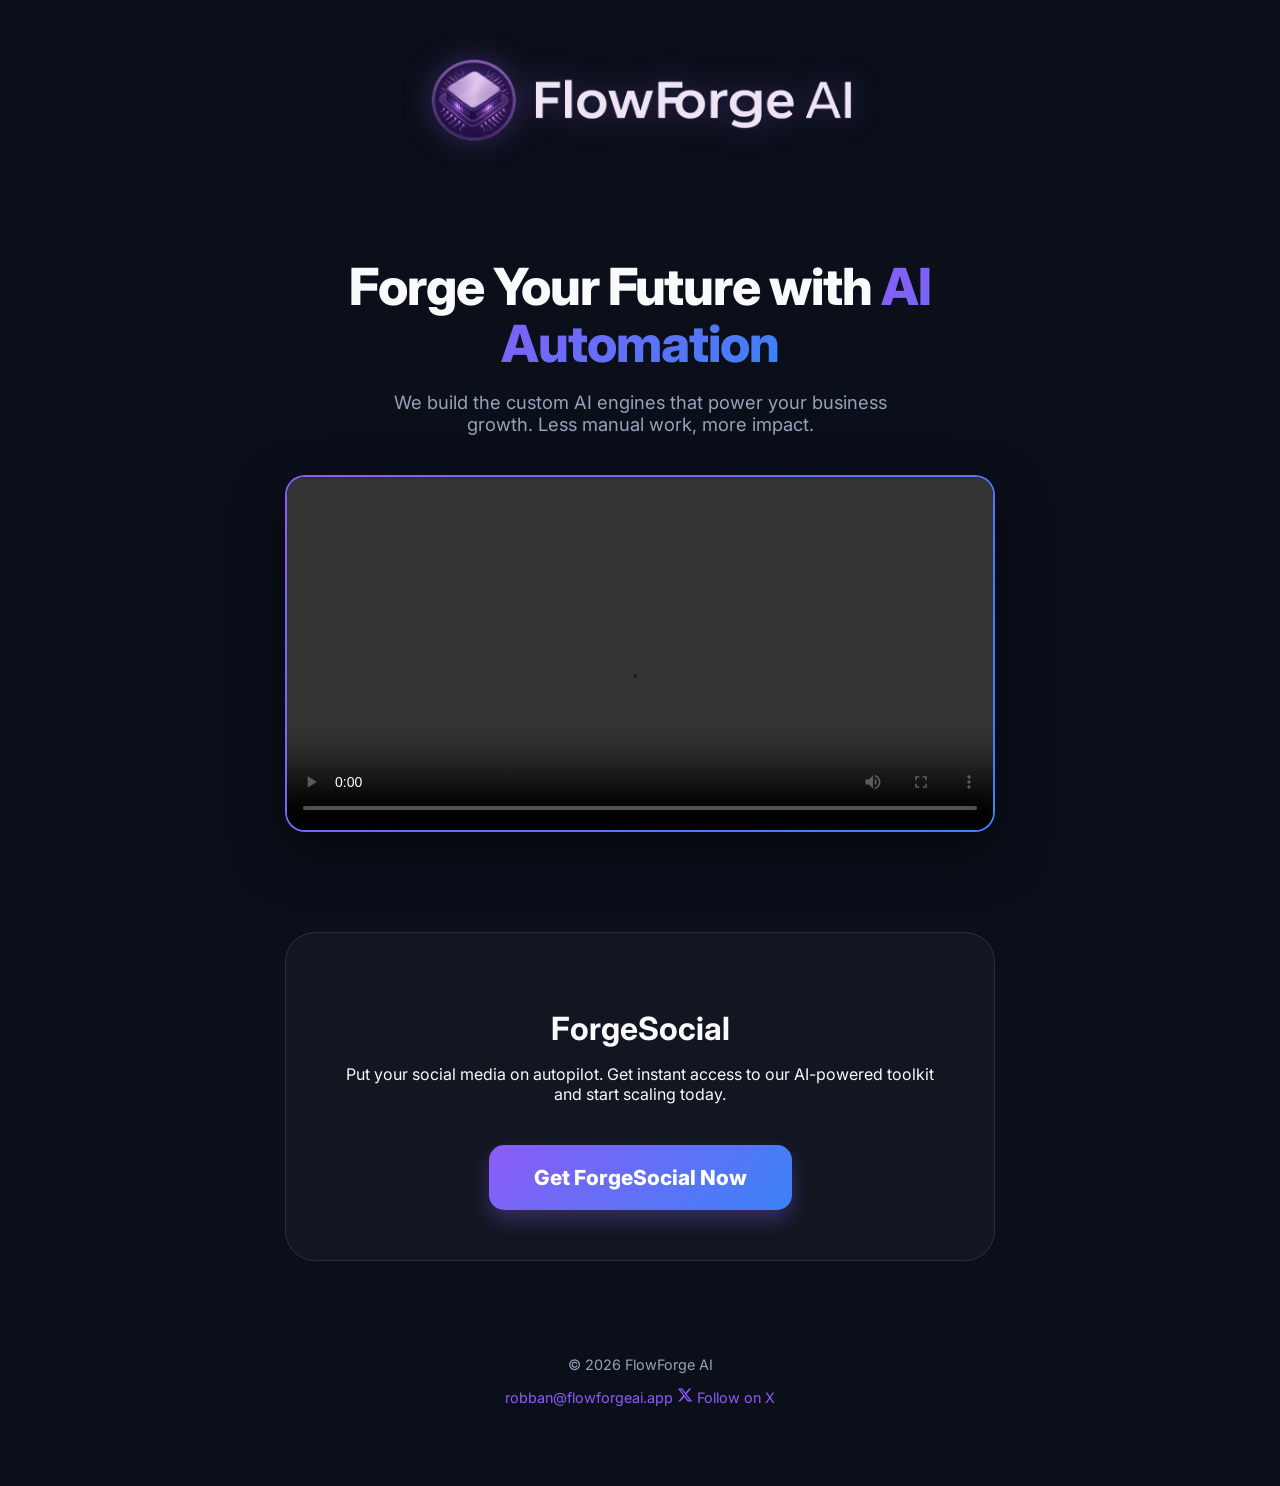
==== index.html @ bb2cdf99 "index.html" ====
<!DOCTYPE html>
<html lang="en">
<head>
    <meta charset="UTF-8">
    <meta name="viewport" content="width=device-width, initial-scale=1.0">
    <title>FlowForge AI | ForgeSocial - Automate Your Content</title>
    <link rel="stylesheet" href="style.css">
    <link href="https://fonts.googleapis.com/css2?family=Inter:wght@400;600;800&display=swap" rel="stylesheet">
</head>
<body>

    <nav>
        <div class="container">
            <img src="img/logo.png" alt="FlowForge AI" class="nav-logo">
        </div>
    </nav>

    <header class="hero">
        <div class="container">
            <h1>Forge Your Future with <span class="gradient-text">AI Automation</span></h1>
            <p class="subtitle">We build the custom AI engines that power your business growth. Less manual work, more impact.</p>
            
            <div class="video-wrapper">
                <div class="video-container">
                    <video 
                        width="100%" 
                        height="auto" 
                        controls 
                        playsinline>
                        <source src="vid/ForgeSocial.mp4" type="video/mp4">
                        Your browser does not support the video tag.
                    </video>
                </div>
            </div>
        </div>
    </header>

    <section class="cta-section">
        <div class="container">
            <div class="glass-card">
                <h2>ForgeSocial</h2>
                <p>Put your social media on autopilot. Get instant access to our AI-powered toolkit and start scaling today.</p>
                
                <div class="cta-actions">
                    <a href="https://flowforgeauto.gumroad.com/l/xhwblw" class="buy-button">Get ForgeSocial Now</a>
                </div>
            </div>
        </div>
    </section>

    <footer>
        <div class="container">
            <div class="footer-content">
                <p>&copy; 2026 FlowForge AI</p>
                <div class="footer-links">
                    <a href="mailto:robban@flowforgeai.app" class="footer-link">robban@flowforgeai.app</a>
                    <a href="https://x.com/RobbanA16805" target="_blank" class="footer-link x-link">
                        <svg width="16" height="16" viewBox="0 0 24 24" fill="currentColor"><path d="M18.244 2.25h3.308l-7.227 8.26 8.502 11.24H16.17l-5.214-6.817L4.99 21.75H1.68l7.73-8.835L1.254 2.25H8.08l4.713 6.231zm-1.161 17.52h1.833L7.084 4.126H5.117z"/></svg>
                        Follow on X
                    </a>
                </div>
            </div>
        </div>
    </footer>

    <script src="script.js"></script>
</body>
</html>
---- style.css ----
:root {
    --bg: #0b0f1a;
    --card-bg: rgba(255, 255, 255, 0.03);
    --primary: #8b5cf6;
    --secondary: #3b82f6;
    --text: #f8fafc;
    --text-dim: #94a3b8;
}

* { box-sizing: border-box; }

body {
    margin: 0;
    font-family: 'Inter', sans-serif;
    background-color: var(--bg);
    color: var(--text);
    overflow-x: hidden;
}

.container {
    max-width: 750px; /* Justerad för perfekt symmetri mellan video och kort */
    margin: 0 auto;
    padding: 0 20px;
}

nav { padding: 40px 0; text-align: center; }

.nav-logo { 
    height: 120px; 
    width: auto; 
    filter: drop-shadow(0 0 15px rgba(139, 92, 246, 0.3));
}

.hero { padding: 20px 0 60px; text-align: center; }

h1 { font-size: 3.2rem; font-weight: 800; letter-spacing: -0.02em; margin-bottom: 20px; line-height: 1.1; }
.gradient-text {
    background: linear-gradient(135deg, var(--primary), var(--secondary));
    -webkit-background-clip: text;
    -webkit-text-fill-color: transparent;
}

.subtitle { font-size: 1.15rem; color: var(--text-dim); max-width: 550px; margin: 0 auto 40px; }

/* VIDEO - Nu perfekt matchad med containern */
.video-wrapper {
    background: linear-gradient(135deg, var(--primary), var(--secondary));
    padding: 2px;
    border-radius: 20px;
    width: 100%;
    margin: 0 auto;
    box-shadow: 0 20px 50px rgba(0,0,0,0.5);
}

.video-container {
    background: #000;
    border-radius: 18px;
    display: flex;
    align-items: center;
    justify-content: center;
    overflow: hidden;
}

video {
    display: block;
    width: 100%;
    height: auto;
}

.glass-card {
    background: var(--card-bg);
    border: 1px solid rgba(255,255,255,0.1);
    backdrop-filter: blur(12px);
    padding: 50px;
    border-radius: 30px;
    margin-top: 40px;
    text-align: center;
    width: 100%;
}

.glass-card h2 { font-size: 2rem; margin-bottom: 10px; }

.buy-button {
    display: inline-block;
    background: linear-gradient(135deg, var(--primary), var(--secondary));
    color: white;
    text-decoration: none;
    padding: 20px 45px;
    border-radius: 15px;
    font-weight: 800;
    font-size: 1.3rem;
    transition: 0.3s cubic-bezier(0.175, 0.885, 0.32, 1.275);
    margin-top: 25px;
    box-shadow: 0 10px 20px rgba(139, 92, 246, 0.3);
}

.buy-button:hover {
    transform: translateY(-5px) scale(1.02);
    box-shadow: 0 20px 40px rgba(139, 92, 246, 0.5);
}

footer { padding: 80px 0; text-align: center; color: var(--text-dim); font-size: 0.9rem; }
footer a { color: var(--primary); text-decoration: none; }

@media (max-width: 768px) {
    h1 { font-size: 2.2rem; }
    .nav-logo { height: 80px; }
    .buy-button { width: 100%; padding: 18px 20px; }
    .glass-card { padding: 30px 20px; }
}
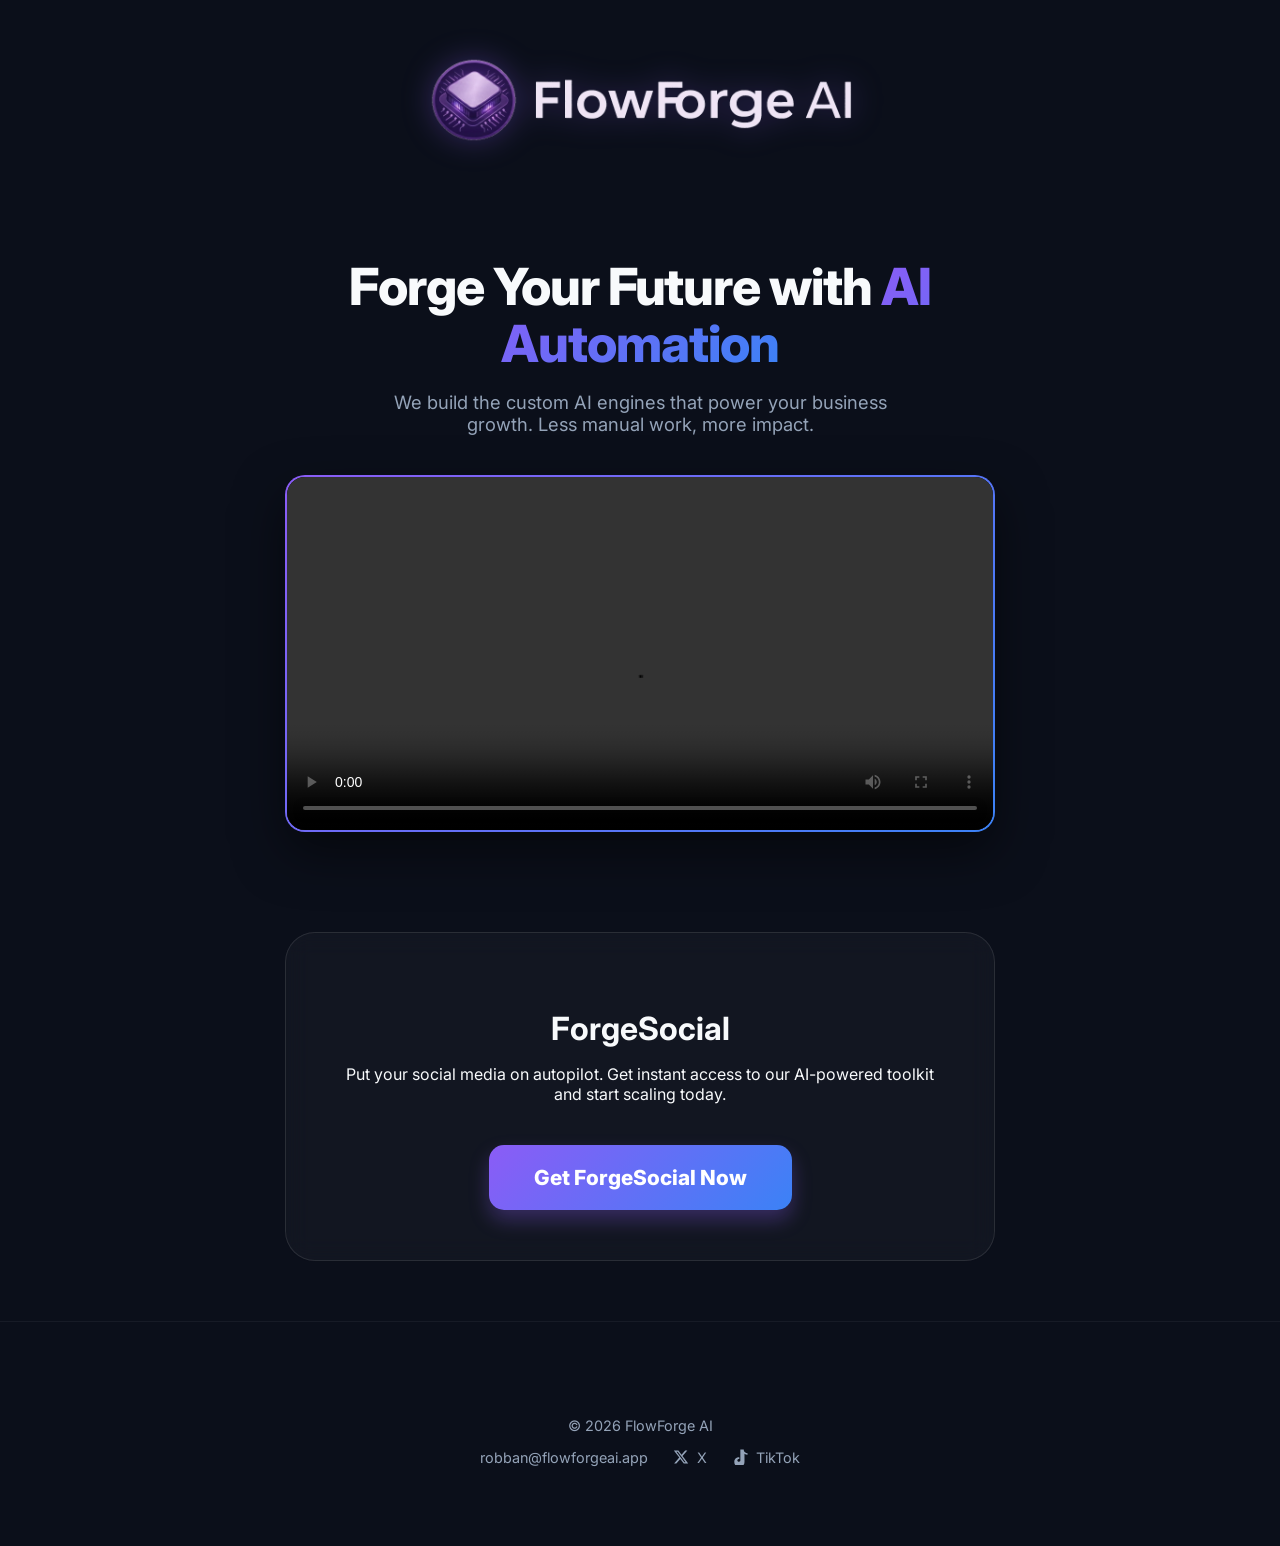
==== commit 2b8f5317: "index.html" ====
--- a/index.html
+++ b/index.html
@@ -54,9 +54,13 @@
                 <p>&copy; 2026 FlowForge AI</p>
                 <div class="footer-links">
                     <a href="mailto:robban@flowforgeai.app" class="footer-link">robban@flowforgeai.app</a>
-                    <a href="https://x.com/RobbanA16805" target="_blank" class="footer-link x-link">
+                    <a href="https://x.com/RobbanA16805" target="_blank" class="footer-link">
                         <svg width="16" height="16" viewBox="0 0 24 24" fill="currentColor"><path d="M18.244 2.25h3.308l-7.227 8.26 8.502 11.24H16.17l-5.214-6.817L4.99 21.75H1.68l7.73-8.835L1.254 2.25H8.08l4.713 6.231zm-1.161 17.52h1.833L7.084 4.126H5.117z"/></svg>
-                        Follow on X
+                        X
+                    </a>
+                    <a href="https://tiktok.com/@flowforgeai.app" target="_blank" class="footer-link">
+                        <svg width="16" height="16" viewBox="0 0 24 24" fill="currentColor"><path d="M12.53.68V17c0 .86-.02 1.2-.4 1.53-.35.3-.92.45-1.72.45-.5 0-1-.1-1.42-.33-.6-.3-1-.93-1-1.66 0-.67.4-1.28 1-1.6.43-.24 1.12-.35 2-.32V12.5c-2.43 0-4.34.6-5.63 1.83-1.28 1.22-1.92 2.92-1.92 5.1s.64 3.88 1.92 5.1c1.28 1.22 3.2 1.83 5.72 1.83 2.53 0 4.45-.6 5.73-1.83 1.28-1.22 1.92-2.92 1.92-5.1V7.12C20.1 8.12 21.6 8.8 23.33 8.8v-2.5c-1.5 0-2.8-.5-3.83-1.37-1.1-.92-1.87-2.35-1.87-4.25H12.53z"/></svg>
+                        TikTok
                     </a>
                 </div>
             </div>
--- a/style.css
+++ b/style.css
@@ -18,7 +18,7 @@
 }
 
 .container {
-    max-width: 750px; /* Justerad för perfekt symmetri mellan video och kort */
+    max-width: 750px;
     margin: 0 auto;
     padding: 0 20px;
 }
@@ -42,7 +42,6 @@
 
 .subtitle { font-size: 1.15rem; color: var(--text-dim); max-width: 550px; margin: 0 auto 40px; }
 
-/* VIDEO - Nu perfekt matchad med containern */
 .video-wrapper {
     background: linear-gradient(135deg, var(--primary), var(--secondary));
     padding: 2px;
@@ -99,12 +98,17 @@
     box-shadow: 0 20px 40px rgba(139, 92, 246, 0.5);
 }
 
-footer { padding: 80px 0; text-align: center; color: var(--text-dim); font-size: 0.9rem; }
-footer a { color: var(--primary); text-decoration: none; }
+/* FOOTER UPDATES */
+footer { padding: 80px 0; text-align: center; color: var(--text-dim); font-size: 0.9rem; border-top: 1px solid rgba(255,255,255,0.05); margin-top: 60px; }
+.footer-links { display: flex; justify-content: center; gap: 25px; margin-top: 15px; align-items: center; }
+.footer-link { color: var(--text-dim); text-decoration: none; transition: 0.2s; display: flex; align-items: center; gap: 8px; }
+.footer-link:hover { color: var(--primary); }
+.x-link svg { fill: currentColor; }
 
 @media (max-width: 768px) {
     h1 { font-size: 2.2rem; }
     .nav-logo { height: 80px; }
     .buy-button { width: 100%; padding: 18px 20px; }
     .glass-card { padding: 30px 20px; }
+    .footer-links { flex-direction: column; gap: 15px; }
 }
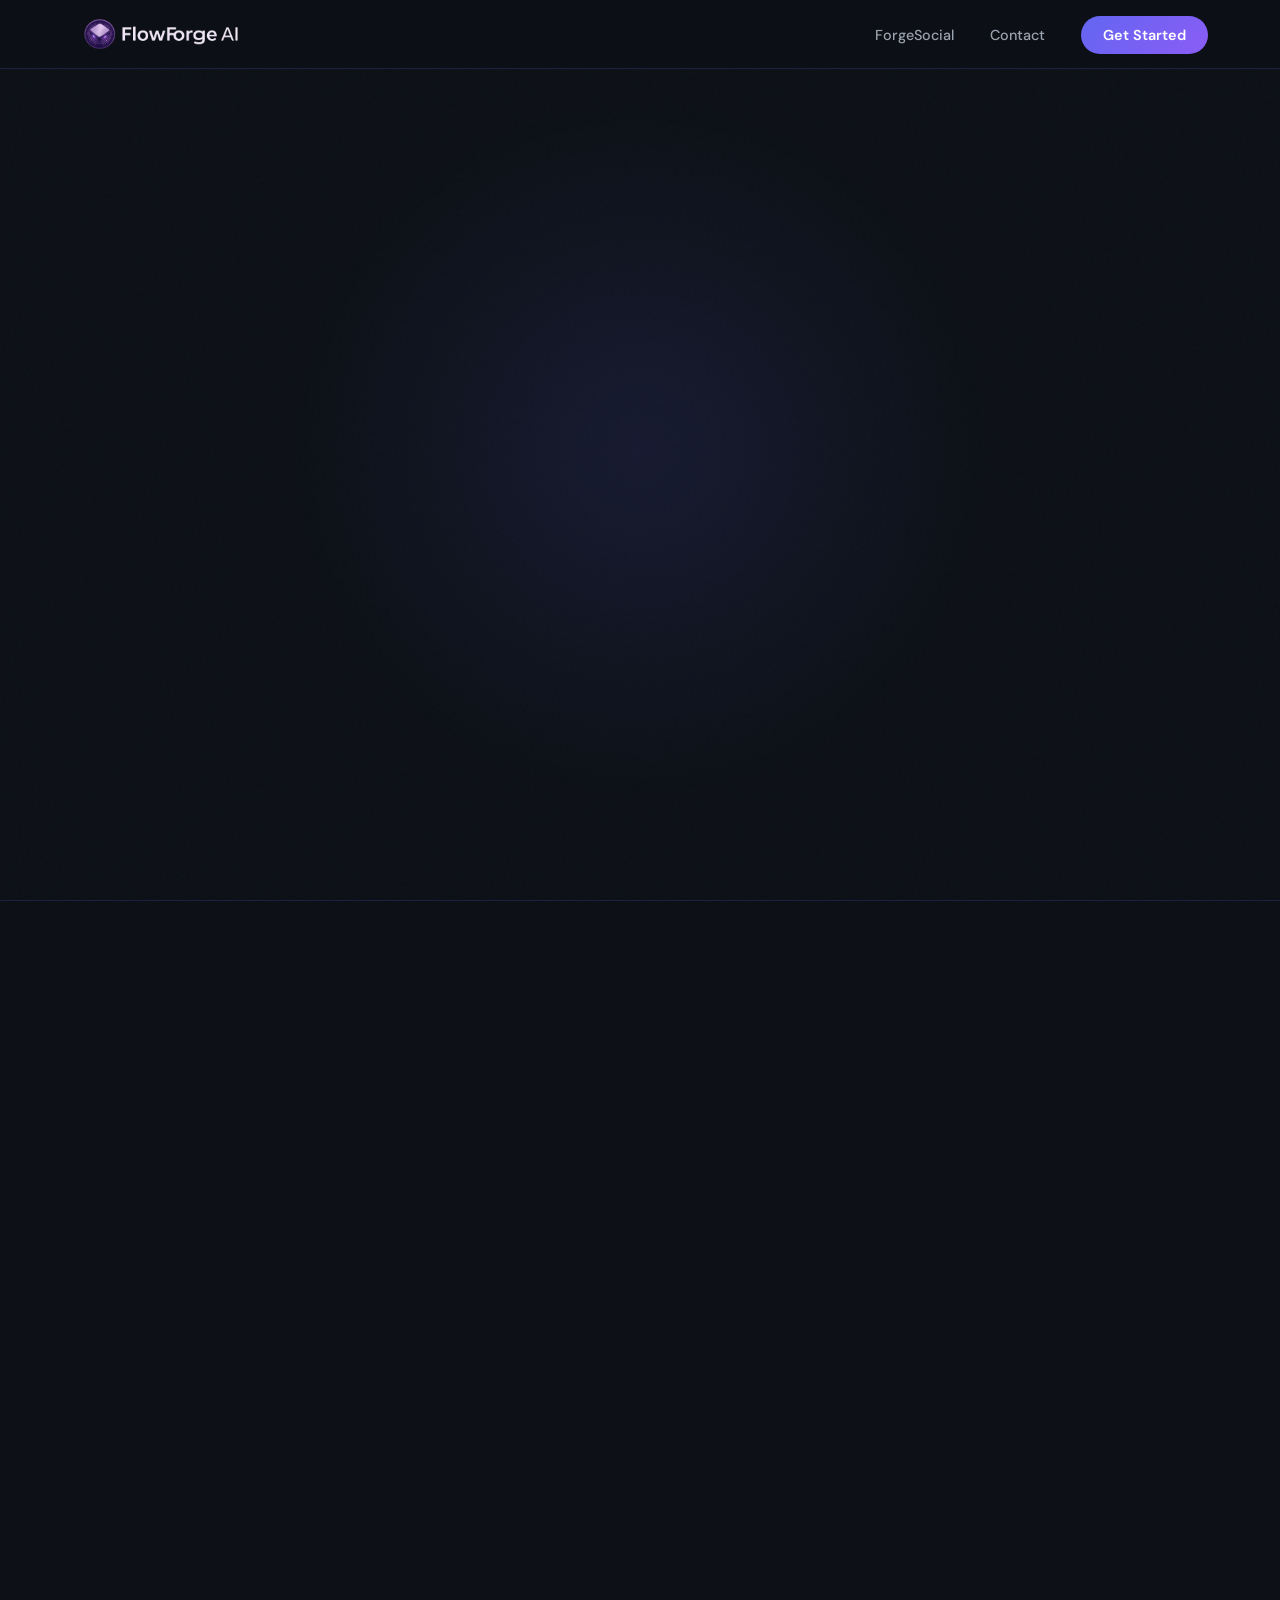
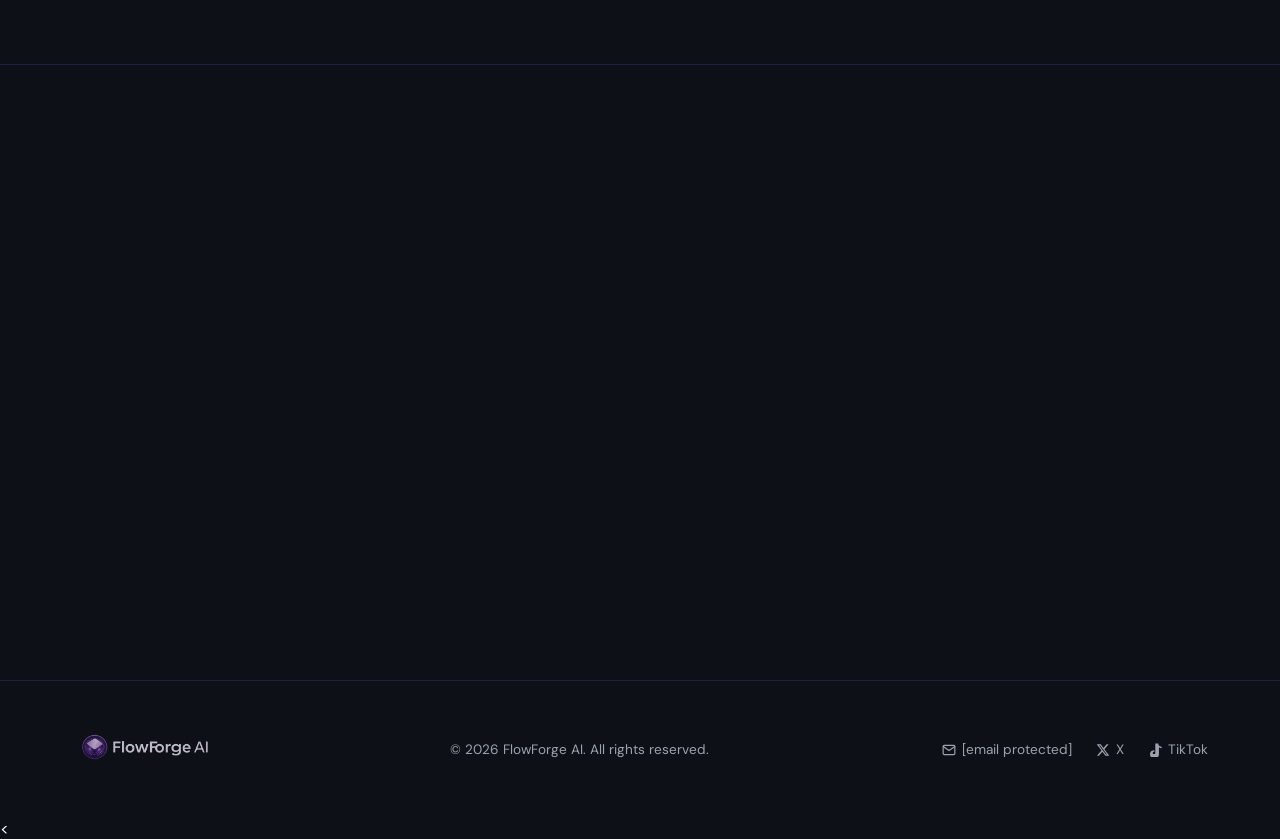
==== commit 1f53cd56: "Add files via upload" ====
--- a/index.html
+++ b/index.html
@@ -1,72 +1,797 @@
-<!DOCTYPE html>
-<html lang="en">
-<head>
-    <meta charset="UTF-8">
-    <meta name="viewport" content="width=device-width, initial-scale=1.0">
-    <title>FlowForge AI | ForgeSocial - Automate Your Content</title>
-    <link rel="stylesheet" href="style.css">
-    <link href="https://fonts.googleapis.com/css2?family=Inter:wght@400;600;800&display=swap" rel="stylesheet">
-</head>
-<body>
-
-    <nav>
-        <div class="container">
-            <img src="img/logo.png" alt="FlowForge AI" class="nav-logo">
-        </div>
-    </nav>
-
-    <header class="hero">
-        <div class="container">
-            <h1>Forge Your Future with <span class="gradient-text">AI Automation</span></h1>
-            <p class="subtitle">We build the custom AI engines that power your business growth. Less manual work, more impact.</p>
-            
-            <div class="video-wrapper">
-                <div class="video-container">
-                    <video 
-                        width="100%" 
-                        height="auto" 
-                        controls 
-                        playsinline>
-                        <source src="vid/ForgeSocial.mp4" type="video/mp4">
-                        Your browser does not support the video tag.
-                    </video>
-                </div>
-            </div>
-        </div>
-    </header>
-
-    <section class="cta-section">
-        <div class="container">
-            <div class="glass-card">
-                <h2>ForgeSocial</h2>
-                <p>Put your social media on autopilot. Get instant access to our AI-powered toolkit and start scaling today.</p>
-                
-                <div class="cta-actions">
-                    <a href="https://flowforgeauto.gumroad.com/l/xhwblw" class="buy-button">Get ForgeSocial Now</a>
-                </div>
-            </div>
-        </div>
-    </section>
-
-    <footer>
-        <div class="container">
-            <div class="footer-content">
-                <p>&copy; 2026 FlowForge AI</p>
-                <div class="footer-links">
-                    <a href="mailto:robban@flowforgeai.app" class="footer-link">robban@flowforgeai.app</a>
-                    <a href="https://x.com/RobbanA16805" target="_blank" class="footer-link">
-                        <svg width="16" height="16" viewBox="0 0 24 24" fill="currentColor"><path d="M18.244 2.25h3.308l-7.227 8.26 8.502 11.24H16.17l-5.214-6.817L4.99 21.75H1.68l7.73-8.835L1.254 2.25H8.08l4.713 6.231zm-1.161 17.52h1.833L7.084 4.126H5.117z"/></svg>
-                        X
-                    </a>
-                    <a href="https://tiktok.com/@flowforgeai.app" target="_blank" class="footer-link">
-                        <svg width="16" height="16" viewBox="0 0 24 24" fill="currentColor"><path d="M12.53.68V17c0 .86-.02 1.2-.4 1.53-.35.3-.92.45-1.72.45-.5 0-1-.1-1.42-.33-.6-.3-1-.93-1-1.66 0-.67.4-1.28 1-1.6.43-.24 1.12-.35 2-.32V12.5c-2.43 0-4.34.6-5.63 1.83-1.28 1.22-1.92 2.92-1.92 5.1s.64 3.88 1.92 5.1c1.28 1.22 3.2 1.83 5.72 1.83 2.53 0 4.45-.6 5.73-1.83 1.28-1.22 1.92-2.92 1.92-5.1V7.12C20.1 8.12 21.6 8.8 23.33 8.8v-2.5c-1.5 0-2.8-.5-3.83-1.37-1.1-.92-1.87-2.35-1.87-4.25H12.53z"/></svg>
-                        TikTok
-                    </a>
-                </div>
-            </div>
-        </div>
-    </footer>
-
-    <script src="script.js"></script>
-</body>
-</html>
+<!DOCTYPE html>
+<html lang="en">
+<head>
+  <meta charset="UTF-8">
+  <meta name="viewport" content="width=device-width, initial-scale=1.0">
+  <title>FlowForge AI – Forge Your Future with AI Automation</title>
+  <meta name="description" content="FlowForge AI builds AI-powered automation tools for solopreneurs and small businesses. Less manual work, more impact.">
+  <meta property="og:title" content="FlowForge AI – Forge Your Future with AI Automation">
+  <meta property="og:description" content="AI-powered automation tools and workflows for solopreneurs and small businesses.">
+  <meta property="og:image" content="https://www.flowforgeai.app/img/logo.png">
+  <link rel="canonical" href="https://www.flowforgeai.app/">
+  <link href="https://fonts.googleapis.com/css2?family=Syne:wght@400;600;700;800&family=DM+Sans:wght@300;400;500&display=swap" rel="stylesheet">
+  <style>
+    :root {
+      --bg:        #0d1117;
+      --bg-2:      #161b22;
+      --card-bg:   #1a1f2e;
+      --border:    rgba(99,102,241,0.2);
+      --border-h:  rgba(99,102,241,0.5);
+      --text:      #ffffff;
+      --text-dim:  #9ca3af;
+      --accent:    #6366f1;
+      --accent-2:  #8b5cf6;
+      --gradient:  linear-gradient(135deg, #6366f1, #8b5cf6);
+    }
+
+    *, *::before, *::after { box-sizing: border-box; margin: 0; padding: 0; }
+
+    html { scroll-behavior: smooth; }
+
+    body {
+      font-family: 'DM Sans', sans-serif;
+      background: var(--bg);
+      color: var(--text);
+      overflow-x: hidden;
+    }
+
+    /* ─── NOISE OVERLAY ─── */
+    body::before {
+      content: '';
+      position: fixed;
+      inset: 0;
+      background-image: url("data:image/svg+xml,%3Csvg viewBox='0 0 256 256' xmlns='http://www.w3.org/2000/svg'%3E%3Cfilter id='noise'%3E%3CfeTurbulence type='fractalNoise' baseFrequency='0.9' numOctaves='4' stitchTiles='stitch'/%3E%3C/filter%3E%3Crect width='100%25' height='100%25' filter='url(%23noise)' opacity='0.04'/%3E%3C/svg%3E");
+      pointer-events: none;
+      z-index: 0;
+      opacity: 0.4;
+    }
+
+    /* ─── NAV ─── */
+    nav {
+      position: fixed;
+      top: 0; left: 0; right: 0;
+      z-index: 100;
+      background: rgba(13,17,23,0.9);
+      backdrop-filter: blur(12px);
+      border-bottom: 1px solid var(--border);
+    }
+    .nav-inner {
+      max-width: 1200px;
+      margin: 0 auto;
+      padding: 0 32px;
+      height: 68px;
+      display: flex;
+      align-items: center;
+      justify-content: space-between;
+    }
+    .nav-logo img { height: 44px; width: auto; display: block; }
+    .nav-links {
+      display: flex;
+      align-items: center;
+      gap: 36px;
+      list-style: none;
+    }
+    .nav-links a {
+      color: var(--text-dim);
+      text-decoration: none;
+      font-size: 0.9rem;
+      font-weight: 500;
+      transition: color 0.2s;
+      font-family: 'DM Sans', sans-serif;
+    }
+    .nav-links a:hover { color: var(--text); }
+    .nav-cta {
+      background: var(--gradient);
+      color: #fff !important;
+      padding: 10px 22px;
+      border-radius: 50px;
+      font-weight: 600 !important;
+      transition: opacity 0.2s, transform 0.2s !important;
+    }
+    .nav-cta:hover { opacity: 0.9; transform: translateY(-1px); }
+
+    .hamburger {
+      display: none;
+      flex-direction: column;
+      gap: 5px;
+      cursor: pointer;
+      padding: 4px;
+    }
+    .hamburger span {
+      display: block;
+      width: 24px;
+      height: 2px;
+      background: var(--text);
+      border-radius: 2px;
+      transition: 0.3s;
+    }
+
+    /* ─── HERO ─── */
+    .hero {
+      min-height: 100vh;
+      display: flex;
+      align-items: center;
+      justify-content: center;
+      text-align: center;
+      padding: 120px 32px 80px;
+      position: relative;
+      z-index: 1;
+    }
+
+    /* Glow blobs */
+    .hero::after {
+      content: '';
+      position: absolute;
+      width: 700px;
+      height: 700px;
+      background: radial-gradient(circle, rgba(99,102,241,0.12) 0%, transparent 70%);
+      top: 50%;
+      left: 50%;
+      transform: translate(-50%, -50%);
+      pointer-events: none;
+    }
+
+    .hero-inner { max-width: 820px; position: relative; z-index: 2; }
+
+    .hero-badge {
+      display: inline-flex;
+      align-items: center;
+      gap: 8px;
+      background: rgba(99,102,241,0.12);
+      border: 1px solid var(--border);
+      border-radius: 50px;
+      padding: 8px 18px;
+      font-size: 0.8rem;
+      font-weight: 500;
+      color: #a5b4fc;
+      margin-bottom: 32px;
+      letter-spacing: 0.05em;
+      text-transform: uppercase;
+    }
+    .hero-badge span { width: 6px; height: 6px; background: #6366f1; border-radius: 50%; animation: pulse 2s infinite; }
+
+    @keyframes pulse {
+      0%, 100% { opacity: 1; transform: scale(1); }
+      50% { opacity: 0.5; transform: scale(0.8); }
+    }
+
+    .hero h1 {
+      font-family: 'Syne', sans-serif;
+      font-size: clamp(2.8rem, 6vw, 5rem);
+      font-weight: 800;
+      line-height: 1.05;
+      letter-spacing: -0.02em;
+      margin-bottom: 24px;
+    }
+
+    .hero h1 em {
+      font-style: normal;
+      background: var(--gradient);
+      -webkit-background-clip: text;
+      -webkit-text-fill-color: transparent;
+      background-clip: text;
+    }
+
+    .hero p {
+      font-size: 1.2rem;
+      color: var(--text-dim);
+      max-width: 560px;
+      margin: 0 auto 44px;
+      line-height: 1.7;
+      font-weight: 300;
+    }
+
+    .hero-actions {
+      display: flex;
+      gap: 16px;
+      justify-content: center;
+      flex-wrap: wrap;
+    }
+
+    .btn-primary {
+      display: inline-flex;
+      align-items: center;
+      gap: 8px;
+      background: var(--gradient);
+      color: #fff;
+      text-decoration: none;
+      padding: 16px 36px;
+      border-radius: 50px;
+      font-weight: 600;
+      font-size: 1rem;
+      font-family: 'DM Sans', sans-serif;
+      transition: transform 0.2s, box-shadow 0.2s;
+      box-shadow: 0 8px 32px rgba(99,102,241,0.35);
+    }
+    .btn-primary:hover { transform: translateY(-2px); box-shadow: 0 16px 48px rgba(99,102,241,0.45); }
+
+    .btn-secondary {
+      display: inline-flex;
+      align-items: center;
+      gap: 8px;
+      background: transparent;
+      color: var(--text);
+      text-decoration: none;
+      padding: 15px 36px;
+      border-radius: 50px;
+      font-weight: 500;
+      font-size: 1rem;
+      font-family: 'DM Sans', sans-serif;
+      border: 1px solid var(--border);
+      transition: border-color 0.2s, background 0.2s;
+    }
+    .btn-secondary:hover { border-color: var(--border-h); background: rgba(99,102,241,0.06); }
+
+    /* ─── SECTION BASE ─── */
+    section { position: relative; z-index: 1; }
+
+    .section-label {
+      font-size: 0.75rem;
+      font-weight: 600;
+      letter-spacing: 0.12em;
+      text-transform: uppercase;
+      color: #6366f1;
+      margin-bottom: 16px;
+    }
+
+    .section-title {
+      font-family: 'Syne', sans-serif;
+      font-size: clamp(2rem, 4vw, 2.8rem);
+      font-weight: 700;
+      line-height: 1.15;
+      letter-spacing: -0.02em;
+      margin-bottom: 16px;
+    }
+
+    .section-sub {
+      color: var(--text-dim);
+      font-size: 1.1rem;
+      line-height: 1.7;
+      max-width: 540px;
+    }
+
+    .wrap {
+      max-width: 1200px;
+      margin: 0 auto;
+      padding: 0 32px;
+    }
+
+    /* ─── WHAT WE BUILD ─── */
+    .what {
+      padding: 100px 0;
+      border-top: 1px solid var(--border);
+    }
+
+    .what-header { margin-bottom: 56px; }
+
+    .what-grid {
+      display: grid;
+      grid-template-columns: repeat(3, 1fr);
+      gap: 24px;
+    }
+
+    .what-card {
+      background: var(--card-bg);
+      border: 1px solid var(--border);
+      border-radius: 20px;
+      padding: 40px 32px;
+      transition: border-color 0.3s, transform 0.3s, box-shadow 0.3s;
+      position: relative;
+      overflow: hidden;
+    }
+    .what-card::before {
+      content: '';
+      position: absolute;
+      inset: 0;
+      background: var(--gradient);
+      opacity: 0;
+      transition: opacity 0.3s;
+      border-radius: 20px;
+    }
+    .what-card:hover { border-color: var(--border-h); transform: translateY(-4px); box-shadow: 0 20px 60px rgba(99,102,241,0.12); }
+    .what-card:hover::before { opacity: 0.04; }
+
+    .what-card-inner { position: relative; z-index: 1; }
+
+    .what-icon {
+      width: 52px;
+      height: 52px;
+      background: rgba(99,102,241,0.1);
+      border: 1px solid var(--border);
+      border-radius: 14px;
+      display: flex;
+      align-items: center;
+      justify-content: center;
+      margin-bottom: 24px;
+      font-size: 1.4rem;
+    }
+
+    .what-card h3 {
+      font-family: 'Syne', sans-serif;
+      font-size: 1.25rem;
+      font-weight: 700;
+      margin-bottom: 10px;
+    }
+
+    .what-card p { color: var(--text-dim); font-size: 0.95rem; line-height: 1.65; margin-bottom: 20px; }
+
+    .what-tag {
+      display: inline-block;
+      font-size: 0.75rem;
+      font-weight: 600;
+      color: #a5b4fc;
+      background: rgba(99,102,241,0.1);
+      border-radius: 50px;
+      padding: 4px 14px;
+    }
+
+    /* ─── FEATURED PRODUCTS ─── */
+    .products { padding: 100px 0; border-top: 1px solid var(--border); }
+
+    .products-header { margin-bottom: 56px; }
+
+    .product-card {
+      display: grid;
+      grid-template-columns: 1fr 1fr;
+      gap: 0;
+      background: var(--card-bg);
+      border: 1px solid var(--border);
+      border-radius: 24px;
+      overflow: hidden;
+      transition: border-color 0.3s, box-shadow 0.3s;
+    }
+    .product-card:hover { border-color: var(--border-h); box-shadow: 0 24px 80px rgba(99,102,241,0.1); }
+
+    .product-card-content {
+      padding: 56px 48px;
+      display: flex;
+      flex-direction: column;
+      justify-content: center;
+    }
+
+    .product-eyebrow {
+      font-size: 0.75rem;
+      font-weight: 600;
+      letter-spacing: 0.1em;
+      text-transform: uppercase;
+      color: #6366f1;
+      margin-bottom: 16px;
+    }
+
+    .product-card h3 {
+      font-family: 'Syne', sans-serif;
+      font-size: 2rem;
+      font-weight: 800;
+      margin-bottom: 16px;
+      letter-spacing: -0.02em;
+    }
+
+    .product-card p { color: var(--text-dim); font-size: 1rem; line-height: 1.7; margin-bottom: 28px; }
+
+    .product-features {
+      list-style: none;
+      margin-bottom: 36px;
+      display: flex;
+      flex-direction: column;
+      gap: 10px;
+    }
+    .product-features li {
+      display: flex;
+      align-items: center;
+      gap: 10px;
+      font-size: 0.9rem;
+      color: var(--text-dim);
+    }
+    .product-features li::before {
+      content: '';
+      width: 18px;
+      height: 18px;
+      background: rgba(99,102,241,0.15);
+      border-radius: 50%;
+      display: flex;
+      align-items: center;
+      justify-content: center;
+      flex-shrink: 0;
+      background-image: url("data:image/svg+xml,%3Csvg xmlns='http://www.w3.org/2000/svg' width='10' height='10' viewBox='0 0 24 24' fill='none' stroke='%236366f1' stroke-width='3' stroke-linecap='round' stroke-linejoin='round'%3E%3Cpolyline points='20 6 9 17 4 12'/%3E%3C/svg%3E");
+      background-repeat: no-repeat;
+      background-position: center;
+    }
+
+    .product-price {
+      display: flex;
+      align-items: baseline;
+      gap: 8px;
+      margin-bottom: 28px;
+    }
+    .product-price .amount {
+      font-family: 'Syne', sans-serif;
+      font-size: 2.4rem;
+      font-weight: 800;
+    }
+    .product-price .period { color: var(--text-dim); font-size: 0.9rem; }
+
+    .product-card-visual {
+      background: linear-gradient(135deg, #12153a, #1a1f3a);
+      display: flex;
+      align-items: center;
+      justify-content: center;
+      padding: 40px;
+      position: relative;
+      overflow: hidden;
+    }
+    .product-card-visual::before {
+      content: '';
+      position: absolute;
+      width: 300px;
+      height: 300px;
+      background: radial-gradient(circle, rgba(99,102,241,0.2) 0%, transparent 70%);
+      top: 50%;
+      left: 50%;
+      transform: translate(-50%, -50%);
+    }
+    .product-card-visual img {
+      width: 100%;
+      max-width: 440px;
+      height: auto;
+      border-radius: 12px;
+      position: relative;
+      z-index: 1;
+      box-shadow: 0 24px 60px rgba(0,0,0,0.5);
+    }
+
+    /* ─── WHY FLOWFORGE ─── */
+    .why { padding: 100px 0; border-top: 1px solid var(--border); }
+
+    .why-header { margin-bottom: 56px; }
+
+    .why-grid {
+      display: grid;
+      grid-template-columns: repeat(2, 1fr);
+      gap: 24px;
+    }
+
+    .why-card {
+      background: var(--card-bg);
+      border: 1px solid var(--border);
+      border-radius: 20px;
+      padding: 36px;
+      display: flex;
+      gap: 20px;
+      transition: border-color 0.3s;
+    }
+    .why-card:hover { border-color: var(--border-h); }
+
+    .why-number {
+      font-family: 'Syne', sans-serif;
+      font-size: 3rem;
+      font-weight: 800;
+      background: var(--gradient);
+      -webkit-background-clip: text;
+      -webkit-text-fill-color: transparent;
+      background-clip: text;
+      line-height: 1;
+      flex-shrink: 0;
+      width: 52px;
+    }
+
+    .why-card h3 {
+      font-family: 'Syne', sans-serif;
+      font-size: 1.1rem;
+      font-weight: 700;
+      margin-bottom: 8px;
+    }
+    .why-card p { color: var(--text-dim); font-size: 0.92rem; line-height: 1.65; }
+
+    /* ─── CTA BANNER ─── */
+    .cta-banner {
+      padding: 100px 0;
+      border-top: 1px solid var(--border);
+    }
+
+    .cta-inner {
+      background: linear-gradient(135deg, rgba(99,102,241,0.08), rgba(139,92,246,0.08));
+      border: 1px solid var(--border);
+      border-radius: 28px;
+      padding: 80px 60px;
+      text-align: center;
+      position: relative;
+      overflow: hidden;
+    }
+    .cta-inner::before {
+      content: '';
+      position: absolute;
+      width: 500px;
+      height: 500px;
+      background: radial-gradient(circle, rgba(99,102,241,0.1) 0%, transparent 70%);
+      top: 50%;
+      left: 50%;
+      transform: translate(-50%, -50%);
+      pointer-events: none;
+    }
+    .cta-inner h2 {
+      font-family: 'Syne', sans-serif;
+      font-size: clamp(2rem, 4vw, 3rem);
+      font-weight: 800;
+      letter-spacing: -0.02em;
+      margin-bottom: 20px;
+      position: relative;
+      z-index: 1;
+    }
+    .cta-inner p {
+      color: var(--text-dim);
+      font-size: 1.1rem;
+      margin-bottom: 44px;
+      position: relative;
+      z-index: 1;
+    }
+    .cta-inner .hero-actions { position: relative; z-index: 1; }
+
+    /* ─── FOOTER ─── */
+    footer {
+      border-top: 1px solid var(--border);
+      padding: 48px 0;
+    }
+
+    .footer-inner {
+      display: flex;
+      align-items: center;
+      justify-content: space-between;
+      flex-wrap: wrap;
+      gap: 20px;
+    }
+
+    .footer-logo img { height: 36px; opacity: 0.8; }
+
+    .footer-copy { color: var(--text-dim); font-size: 0.85rem; }
+
+    .footer-links {
+      display: flex;
+      align-items: center;
+      gap: 24px;
+    }
+    .footer-links a {
+      color: var(--text-dim);
+      text-decoration: none;
+      font-size: 0.85rem;
+      display: flex;
+      align-items: center;
+      gap: 6px;
+      transition: color 0.2s;
+    }
+    .footer-links a:hover { color: var(--accent); }
+
+    /* ─── MOBILE NAV ─── */
+    .mobile-nav {
+      display: none;
+      flex-direction: column;
+      gap: 4px;
+      background: rgba(13,17,23,0.98);
+      padding: 20px 32px 28px;
+      border-bottom: 1px solid var(--border);
+    }
+    .mobile-nav.open { display: flex; }
+    .mobile-nav a {
+      color: var(--text-dim);
+      text-decoration: none;
+      font-size: 1rem;
+      padding: 10px 0;
+      border-bottom: 1px solid var(--border);
+      transition: color 0.2s;
+    }
+    .mobile-nav a:last-child { border-bottom: none; }
+    .mobile-nav a:hover { color: var(--text); }
+
+    /* ─── ANIMATIONS ─── */
+    .fade-up {
+      opacity: 0;
+      transform: translateY(24px);
+      transition: opacity 0.6s ease, transform 0.6s ease;
+    }
+    .fade-up.visible { opacity: 1; transform: translateY(0); }
+
+    /* ─── RESPONSIVE ─── */
+    @media (max-width: 1024px) {
+      .what-grid { grid-template-columns: repeat(2, 1fr); }
+      .product-card { grid-template-columns: 1fr; }
+      .product-card-visual { min-height: 280px; }
+      .why-grid { grid-template-columns: 1fr; }
+    }
+
+    @media (max-width: 768px) {
+      .nav-links { display: none; }
+      .hamburger { display: flex; }
+      .what-grid { grid-template-columns: 1fr; }
+      .hero { padding: 100px 20px 60px; }
+      .wrap { padding: 0 20px; }
+      .what, .products, .why, .cta-banner { padding: 72px 0; }
+      .product-card-content { padding: 36px 28px; }
+      .cta-inner { padding: 48px 28px; }
+      .footer-inner { flex-direction: column; text-align: center; }
+      .footer-links { justify-content: center; }
+    }
+  </style>
+</head>
+<body>
+
+  <!-- NAV -->
+  <nav>
+    <div class="nav-inner">
+      <a href="/" class="nav-logo"><img src="img/logo.png" alt="FlowForge AI"></a>
+      <ul class="nav-links">
+        <li><a href="/forgesocial/">ForgeSocial</a></li>
+        <li><a href="/cdn-cgi/l/email-protection#a4d6cbc6c6c5cae4c2c8cbd3c2cbd6c3c1c5cd8ac5d4d4">Contact</a></li>
+        <li><a href="/forgesocial/" class="nav-cta">Get Started</a></li>
+      </ul>
+      <div class="hamburger" onclick="toggleMenu()" aria-label="Menu">
+        <span></span><span></span><span></span>
+      </div>
+    </div>
+    <div class="mobile-nav" id="mobileNav">
+      <a href="/forgesocial/">ForgeSocial</a>
+      <a href="/cdn-cgi/l/email-protection#bac8d5d8d8dbd4fadcd6d5cddcd5c8dddfdbd394dbcaca">Contact</a>
+      <a href="/forgesocial/">Get Started →</a>
+    </div>
+  </nav>
+
+  <!-- HERO -->
+  <header class="hero">
+    <div class="hero-inner fade-up">
+      <div class="hero-badge"><span></span> AI Automation Tools</div>
+      <h1>Forge Your Future<br>with <em>AI Automation</em></h1>
+      <p>We build the automation tools that power your business growth. Stop doing things manually — let AI handle the repetitive work.</p>
+      <div class="hero-actions">
+        <a href="/forgesocial/" class="btn-primary">
+          <svg width="16" height="16" viewBox="0 0 24 24" fill="none" stroke="currentColor" stroke-width="2" stroke-linecap="round" stroke-linejoin="round"><path d="M13 2L3 14h9l-1 8 10-12h-9l1-8z"/></svg>
+          See Our Tools
+        </a>
+        <a href="/cdn-cgi/l/email-protection#b1c3ded3d3d0dff1d7dddec6d7dec3d6d4d0d89fd0c1c1" class="btn-secondary">Get in Touch</a>
+      </div>
+    </div>
+  </header>
+
+  <!-- WHAT WE BUILD -->
+  <section class="what">
+    <div class="wrap">
+      <div class="what-header fade-up">
+        <div class="section-label">What We Build</div>
+        <h2 class="section-title">Automation that fits<br>how you work</h2>
+        <p class="section-sub">Three ways to get AI working in your business — from ready-to-go tools to fully custom solutions.</p>
+      </div>
+      <div class="what-grid">
+        <div class="what-card fade-up">
+          <div class="what-card-inner">
+            <div class="what-icon">🚀</div>
+            <h3>Hosted Tools</h3>
+            <p>Fully managed AI tools running on our servers. You get access, we handle everything else. No setup, no technical knowledge required.</p>
+            <span class="what-tag">No setup needed</span>
+          </div>
+        </div>
+        <div class="what-card fade-up">
+          <div class="what-card-inner">
+            <div class="what-icon">⚙️</div>
+            <h3>Ready-to-Install Workflows</h3>
+            <p>Pre-built n8n workflows you download and run yourself. Built for the technically confident solopreneur who wants full control.</p>
+            <span class="what-tag">Self-hosted</span>
+          </div>
+        </div>
+        <div class="what-card fade-up">
+          <div class="what-card-inner">
+            <div class="what-icon">🔧</div>
+            <h3>Custom Solutions</h3>
+            <p>Bespoke automation engines built specifically for your business. Get exactly what you need without hiring a development team.</p>
+            <span class="what-tag">Tailored to you</span>
+          </div>
+        </div>
+      </div>
+    </div>
+  </section>
+
+  <!-- FEATURED PRODUCTS -->
+  <section class="products">
+    <div class="wrap">
+      <div class="products-header fade-up">
+        <div class="section-label">Featured Product</div>
+        <h2 class="section-title">Live now and ready to use</h2>
+      </div>
+      <div class="product-card fade-up">
+        <div class="product-card-content">
+          <div class="product-eyebrow">AI Social Media Toolkit</div>
+          <h3>ForgeSocial</h3>
+          <p>Put your social media on autopilot. Turn one idea into threads, hooks, captions, and newsletters — in seconds.</p>
+          <ul class="product-features">
+            <li>Content repurposing across platforms</li>
+            <li>Hook generator for maximum reach</li>
+            <li>Thread writer for X / Twitter</li>
+            <li>Newsletter drafting built in</li>
+          </ul>
+          <div class="hero-actions" style="justify-content:flex-start;">
+            <a href="/forgesocial/" class="btn-primary">Learn More</a>
+            <a href="https://flowforgeauto.gumroad.com/l/xhwblw" class="btn-secondary" target="_blank">Buy Now</a>
+          </div>
+        </div>
+        <div class="product-card-visual">
+          <img src="img/hero.png" alt="ForgeSocial – AI Social Media Toolkit">
+        </div>
+      </div>
+    </div>
+  </section>
+
+  <!-- WHY FLOWFORGE -->
+  <section class="why">
+    <div class="wrap">
+      <div class="why-header fade-up">
+        <div class="section-label">Why FlowForge AI</div>
+        <h2 class="section-title">Built for people who<br>want results, not complexity</h2>
+      </div>
+      <div class="why-grid">
+        <div class="why-card fade-up">
+          <div class="why-number">01</div>
+          <div>
+            <h3>No technical background needed</h3>
+            <p>Our hosted tools work straight out of the box. You don't need to know what an API is to benefit from one.</p>
+          </div>
+        </div>
+        <div class="why-card fade-up">
+          <div class="why-number">02</div>
+          <div>
+            <h3>Built by someone who gets it</h3>
+            <p>FlowForge AI is run by a real founder solving real problems — not a faceless tech company chasing enterprise contracts.</p>
+          </div>
+        </div>
+        <div class="why-card fade-up">
+          <div class="why-number">03</div>
+          <div>
+            <h3>Honest pricing, real value</h3>
+            <p>Tools that earn back their cost fast. Entry-level from under $50. No bloated subscriptions for features you'll never use.</p>
+          </div>
+        </div>
+        <div class="why-card fade-up">
+          <div class="why-number">04</div>
+          <div>
+            <h3>Automation that actually scales</h3>
+            <p>Start with one tool. Add more as you grow. Every product is built to save hours every week, not just minutes.</p>
+          </div>
+        </div>
+      </div>
+    </div>
+  </section>
+
+  <!-- CTA BANNER -->
+  <section class="cta-banner">
+    <div class="wrap">
+      <div class="cta-inner fade-up">
+        <h2>Ready to automate your business?</h2>
+        <p>Start with ForgeSocial and see how much time AI can give you back.</p>
+        <div class="hero-actions">
+          <a href="/forgesocial/" class="btn-primary">Get ForgeSocial</a>
+          <a href="/cdn-cgi/l/email-protection#c1b3aea3a3a0af81a7adaeb6a7aeb3a6a4a0a8efa0b1b1" class="btn-secondary">Talk to Us First</a>
+        </div>
+      </div>
+    </div>
+  </section>
+
+  <!-- FOOTER -->
+  <footer>
+    <div class="wrap">
+      <div class="footer-inner">
+        <div class="footer-logo"><img src="img/logo.png" alt="FlowForge AI"></div>
+        <p class="footer-copy">© 2026 FlowForge AI. All rights reserved.</p>
+        <div class="footer-links">
+          <a href="/cdn-cgi/l/email-protection#0f7d606d6d6e614f6963607869607d686a6e66216e7f7f">
+            <svg width="14" height="14" viewBox="0 0 24 24" fill="none" stroke="currentColor" stroke-width="2" stroke-linecap="round" stroke-linejoin="round"><path d="M4 4h16c1.1 0 2 .9 2 2v12c0 1.1-.9 2-2 2H4c-1.1 0-2-.9-2-2V6c0-1.1.9-2 2-2z"/><polyline points="22,6 12,13 2,6"/></svg>
+            <span class="__cf_email__" data-cfemail="4634292424272806202a29312029342123272f68273636">[email&#160;protected]</span>
+          </a>
+          <a href="https://x.com/RobbanA16805" target="_blank">
+            <svg width="14" height="14" viewBox="0 0 24 24" fill="currentColor"><path d="M18.244 2.25h3.308l-7.227 8.26 8.502 11.24H16.17l-5.214-6.817L4.99 21.75H1.68l7.73-8.835L1.254 2.25H8.08l4.713 6.231zm-1.161 17.52h1.833L7.084 4.126H5.117z"/></svg>
+            X
+          </a>
+          <a href="https://tiktok.com/@flowforgeai.app" target="_blank">
+            <svg width="14" height="14" viewBox="0 0 24 24" fill="currentColor"><path d="M12.53.68V17c0 .86-.02 1.2-.4 1.53-.35.3-.92.45-1.72.45-.5 0-1-.1-1.42-.33-.6-.3-1-.93-1-1.66 0-.67.4-1.28 1-1.6.43-.24 1.12-.35 2-.32V12.5c-2.43 0-4.34.6-5.63 1.83-1.28 1.22-1.92 2.92-1.92 5.1s.64 3.88 1.92 5.1c1.28 1.22 3.2 1.83 5.72 1.83 2.53 0 4.45-.6 5.73-1.83 1.28-1.22 1.92-2.92 1.92-5.1V7.12C20.1 8.12 21.6 8.8 23.33 8.8v-2.5c-1.5 0-2.8-.5-3.83-1.37-1.1-.92-1.87-2.35-1.87-4.25H12.53z"/></svg>
+            TikTok
+          </a>
+        </div>
+      </div>
+    </div>
+  </footer>
+
+  <script data-cfasync="false" src="/cdn-cgi/scripts/5c5dd728/cloudflare-static/email-decode.min.js"></script><
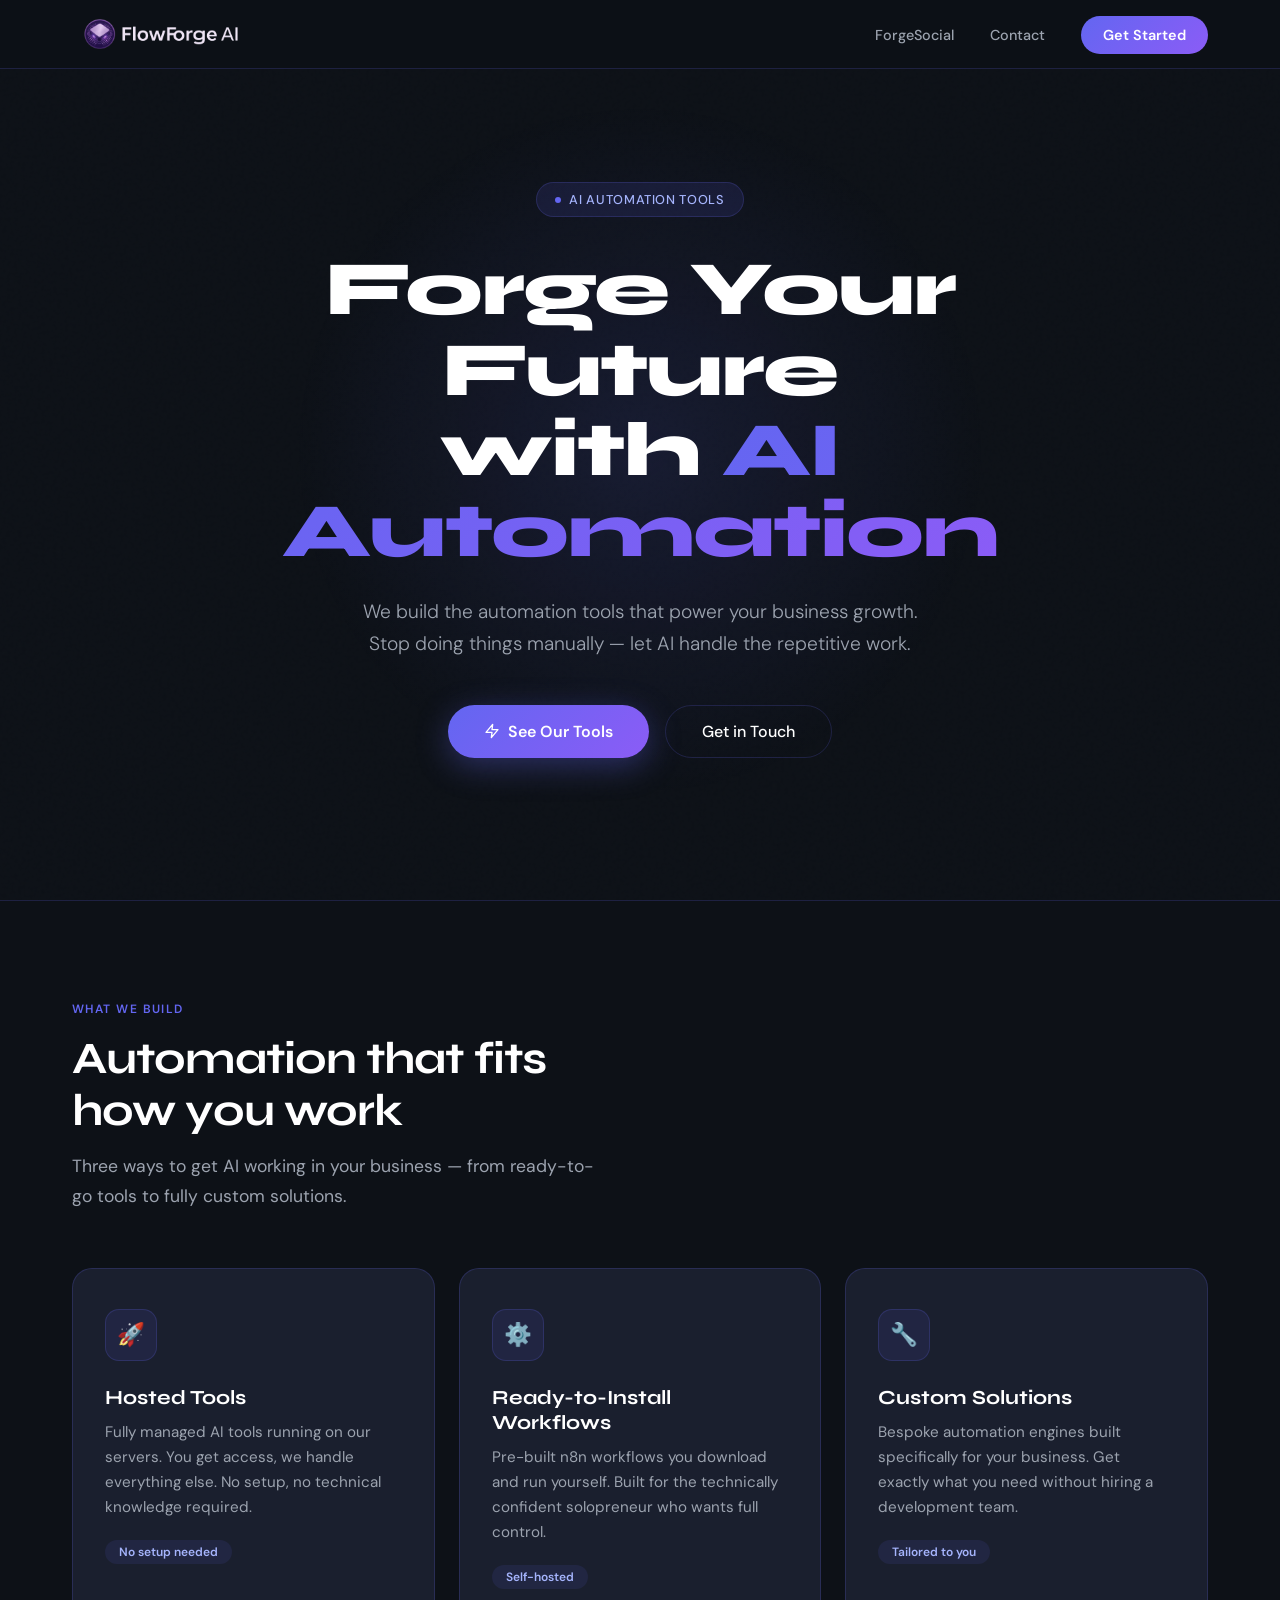
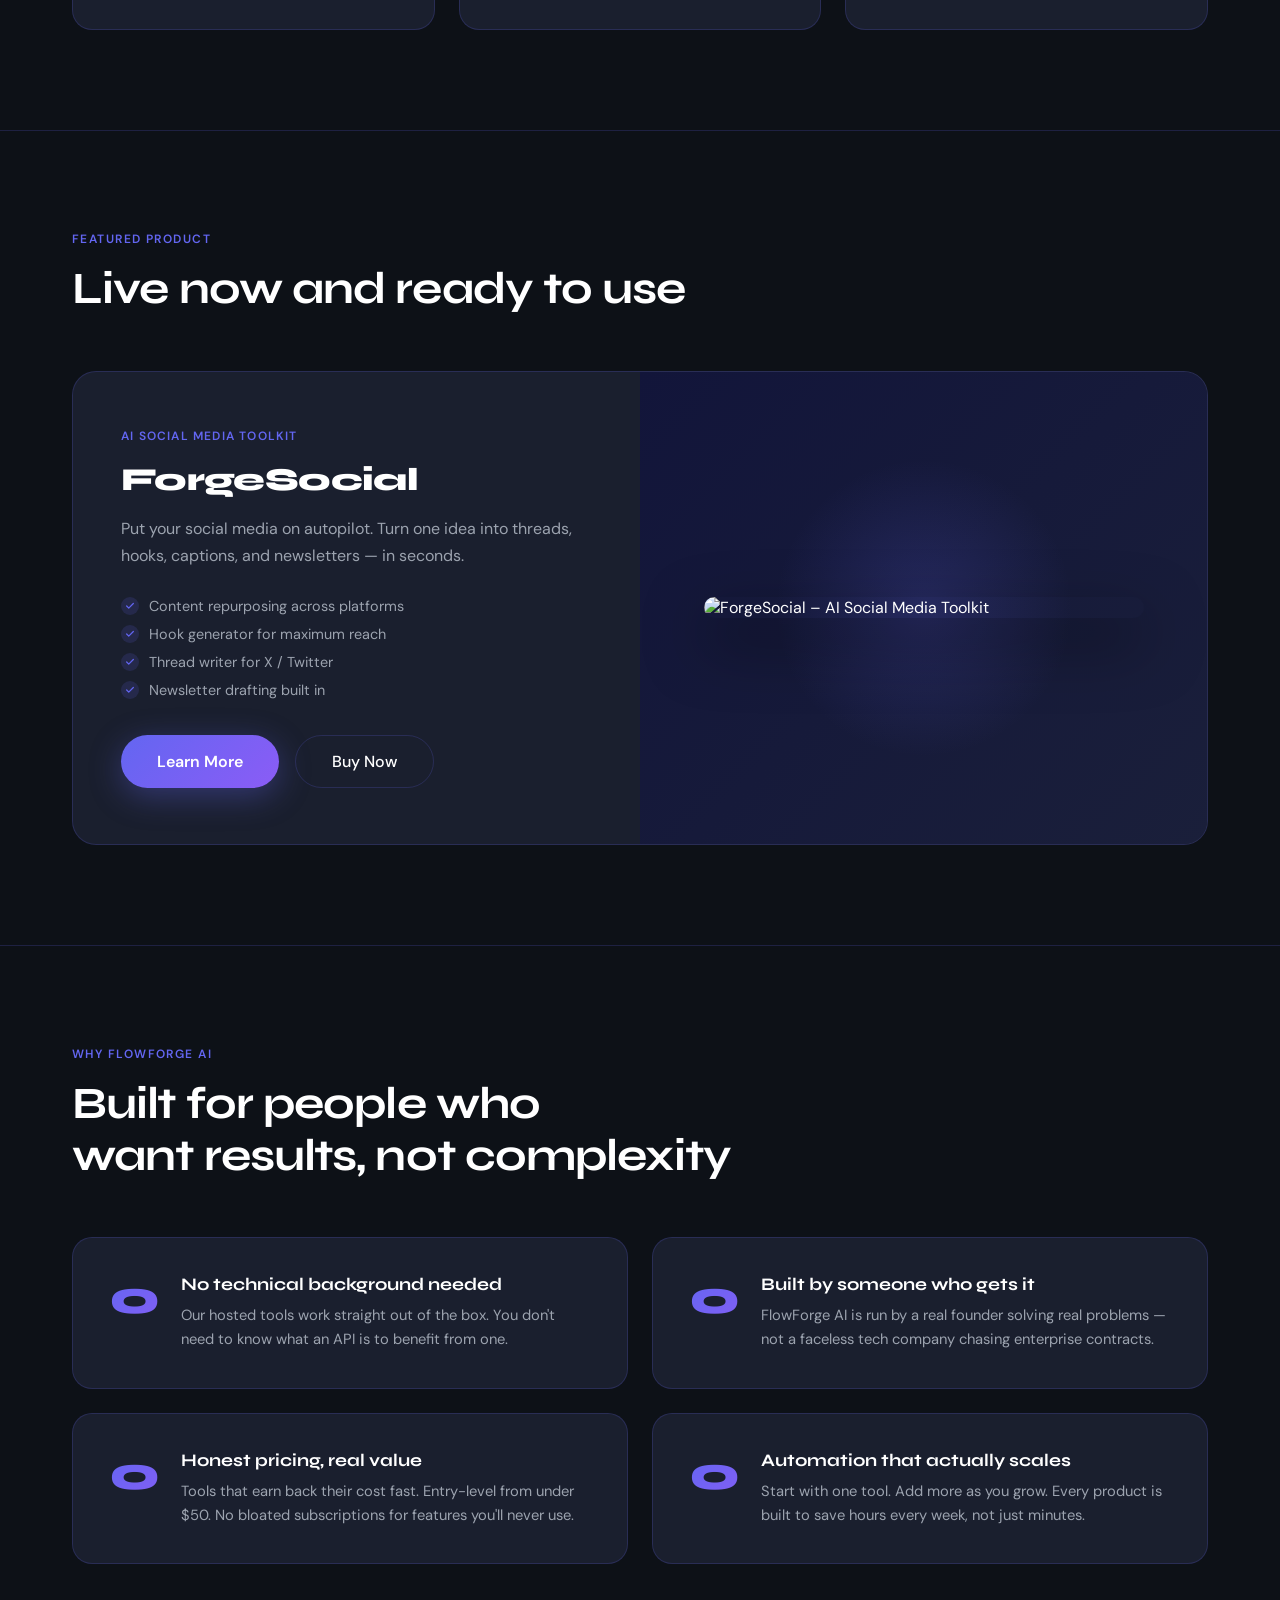
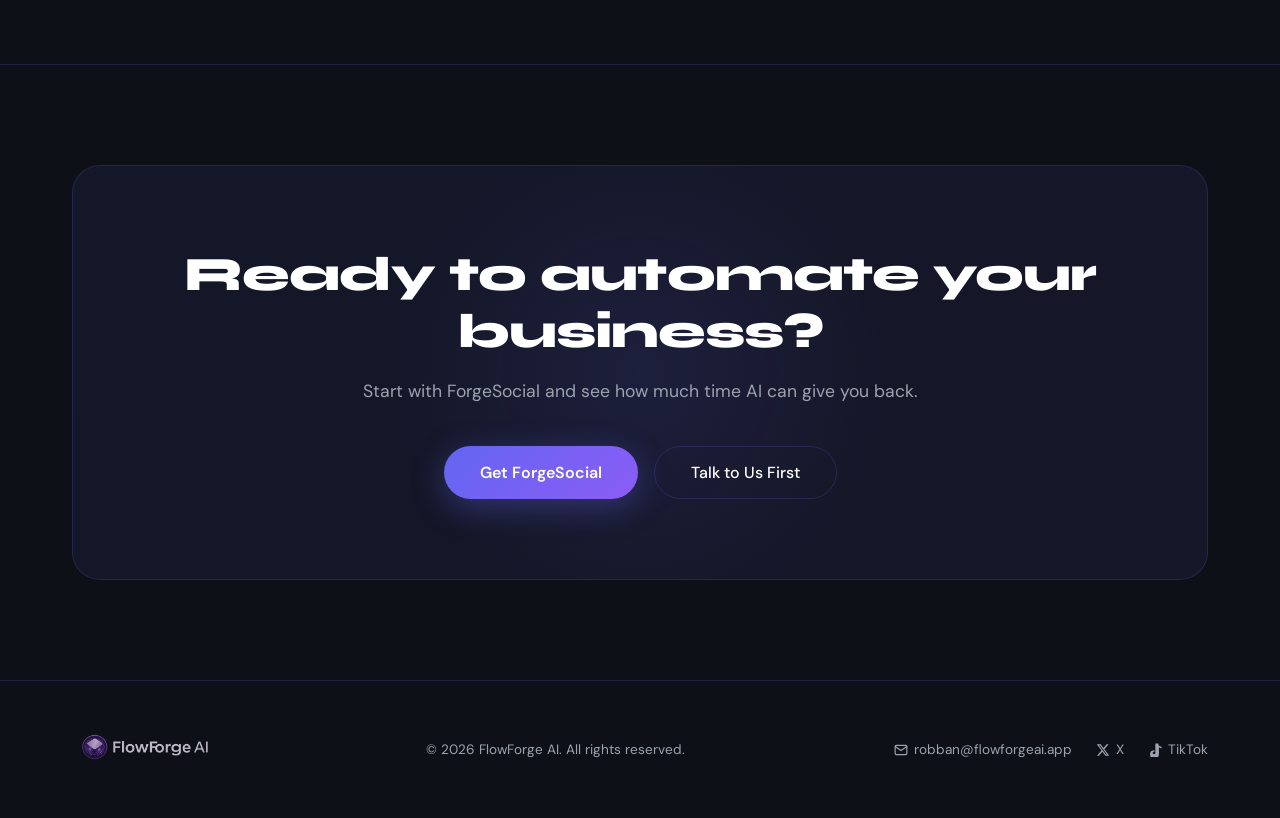
==== commit aab4204c: "Add files via upload" ====
--- a/index.html
+++ b/index.html
@@ -619,7 +619,7 @@
       <a href="/" class="nav-logo"><img src="img/logo.png" alt="FlowForge AI"></a>
       <ul class="nav-links">
         <li><a href="/forgesocial/">ForgeSocial</a></li>
-        <li><a href="/cdn-cgi/l/email-protection#a4d6cbc6c6c5cae4c2c8cbd3c2cbd6c3c1c5cd8ac5d4d4">Contact</a></li>
+        <li><a href="mailto:robban@flowforgeai.app">Contact</a></li>
         <li><a href="/forgesocial/" class="nav-cta">Get Started</a></li>
       </ul>
       <div class="hamburger" onclick="toggleMenu()" aria-label="Menu">
@@ -628,7 +628,7 @@
     </div>
     <div class="mobile-nav" id="mobileNav">
       <a href="/forgesocial/">ForgeSocial</a>
-      <a href="/cdn-cgi/l/email-protection#bac8d5d8d8dbd4fadcd6d5cddcd5c8dddfdbd394dbcaca">Contact</a>
+      <a href="mailto:robban@flowforgeai.app">Contact</a>
       <a href="/forgesocial/">Get Started →</a>
     </div>
   </nav>
@@ -644,7 +644,7 @@
           <svg width="16" height="16" viewBox="0 0 24 24" fill="none" stroke="currentColor" stroke-width="2" stroke-linecap="round" stroke-linejoin="round"><path d="M13 2L3 14h9l-1 8 10-12h-9l1-8z"/></svg>
           See Our Tools
         </a>
-        <a href="/cdn-cgi/l/email-protection#b1c3ded3d3d0dff1d7dddec6d7dec3d6d4d0d89fd0c1c1" class="btn-secondary">Get in Touch</a>
+        <a href="mailto:robban@flowforgeai.app" class="btn-secondary">Get in Touch</a>
       </div>
     </div>
   </header>
@@ -710,7 +710,7 @@
           </div>
         </div>
         <div class="product-card-visual">
-          <img src="img/hero.png" alt="ForgeSocial – AI Social Media Toolkit">
+          <img src="hero.png" alt="ForgeSocial – AI Social Media Toolkit">
         </div>
       </div>
     </div>
@@ -764,7 +764,7 @@
         <p>Start with ForgeSocial and see how much time AI can give you back.</p>
         <div class="hero-actions">
           <a href="/forgesocial/" class="btn-primary">Get ForgeSocial</a>
-          <a href="/cdn-cgi/l/email-protection#c1b3aea3a3a0af81a7adaeb6a7aeb3a6a4a0a8efa0b1b1" class="btn-secondary">Talk to Us First</a>
+          <a href="mailto:robban@flowforgeai.app" class="btn-secondary">Talk to Us First</a>
         </div>
       </div>
     </div>
@@ -777,9 +777,9 @@
         <div class="footer-logo"><img src="img/logo.png" alt="FlowForge AI"></div>
         <p class="footer-copy">© 2026 FlowForge AI. All rights reserved.</p>
         <div class="footer-links">
-          <a href="/cdn-cgi/l/email-protection#0f7d606d6d6e614f6963607869607d686a6e66216e7f7f">
+          <a href="mailto:robban@flowforgeai.app">
             <svg width="14" height="14" viewBox="0 0 24 24" fill="none" stroke="currentColor" stroke-width="2" stroke-linecap="round" stroke-linejoin="round"><path d="M4 4h16c1.1 0 2 .9 2 2v12c0 1.1-.9 2-2 2H4c-1.1 0-2-.9-2-2V6c0-1.1.9-2 2-2z"/><polyline points="22,6 12,13 2,6"/></svg>
-            <span class="__cf_email__" data-cfemail="4634292424272806202a29312029342123272f68273636">[email&#160;protected]</span>
+            robban@flowforgeai.app
           </a>
           <a href="https://x.com/RobbanA16805" target="_blank">
             <svg width="14" height="14" viewBox="0 0 24 24" fill="currentColor"><path d="M18.244 2.25h3.308l-7.227 8.26 8.502 11.24H16.17l-5.214-6.817L4.99 21.75H1.68l7.73-8.835L1.254 2.25H8.08l4.713 6.231zm-1.161 17.52h1.833L7.084 4.126H5.117z"/></svg>
@@ -794,4 +794,25 @@
     </div>
   </footer>
 
-  <script data-cfasync="false" src="/cdn-cgi/scripts/5c5dd728/cloudflare-static/email-decode.min.js"></script><+  <script>
+    function toggleMenu() {
+      document.getElementById('mobileNav').classList.toggle('open');
+    }
+
+    // Fade-up on scroll
+    const observer = new IntersectionObserver((entries) => {
+      entries.forEach(e => { if (e.isIntersecting) e.target.classList.add('visible'); });
+    }, { threshold: 0.05 });
+
+    document.querySelectorAll('.fade-up').forEach(el => observer.observe(el));
+
+    // Visa element som redan är i viewport när sidan laddas
+    document.addEventListener('DOMContentLoaded', () => {
+      document.querySelectorAll('.fade-up').forEach(el => {
+        const rect = el.getBoundingClientRect();
+        if (rect.top < window.innerHeight) el.classList.add('visible');
+      });
+    });
+  </script>
+</body>
+</html>
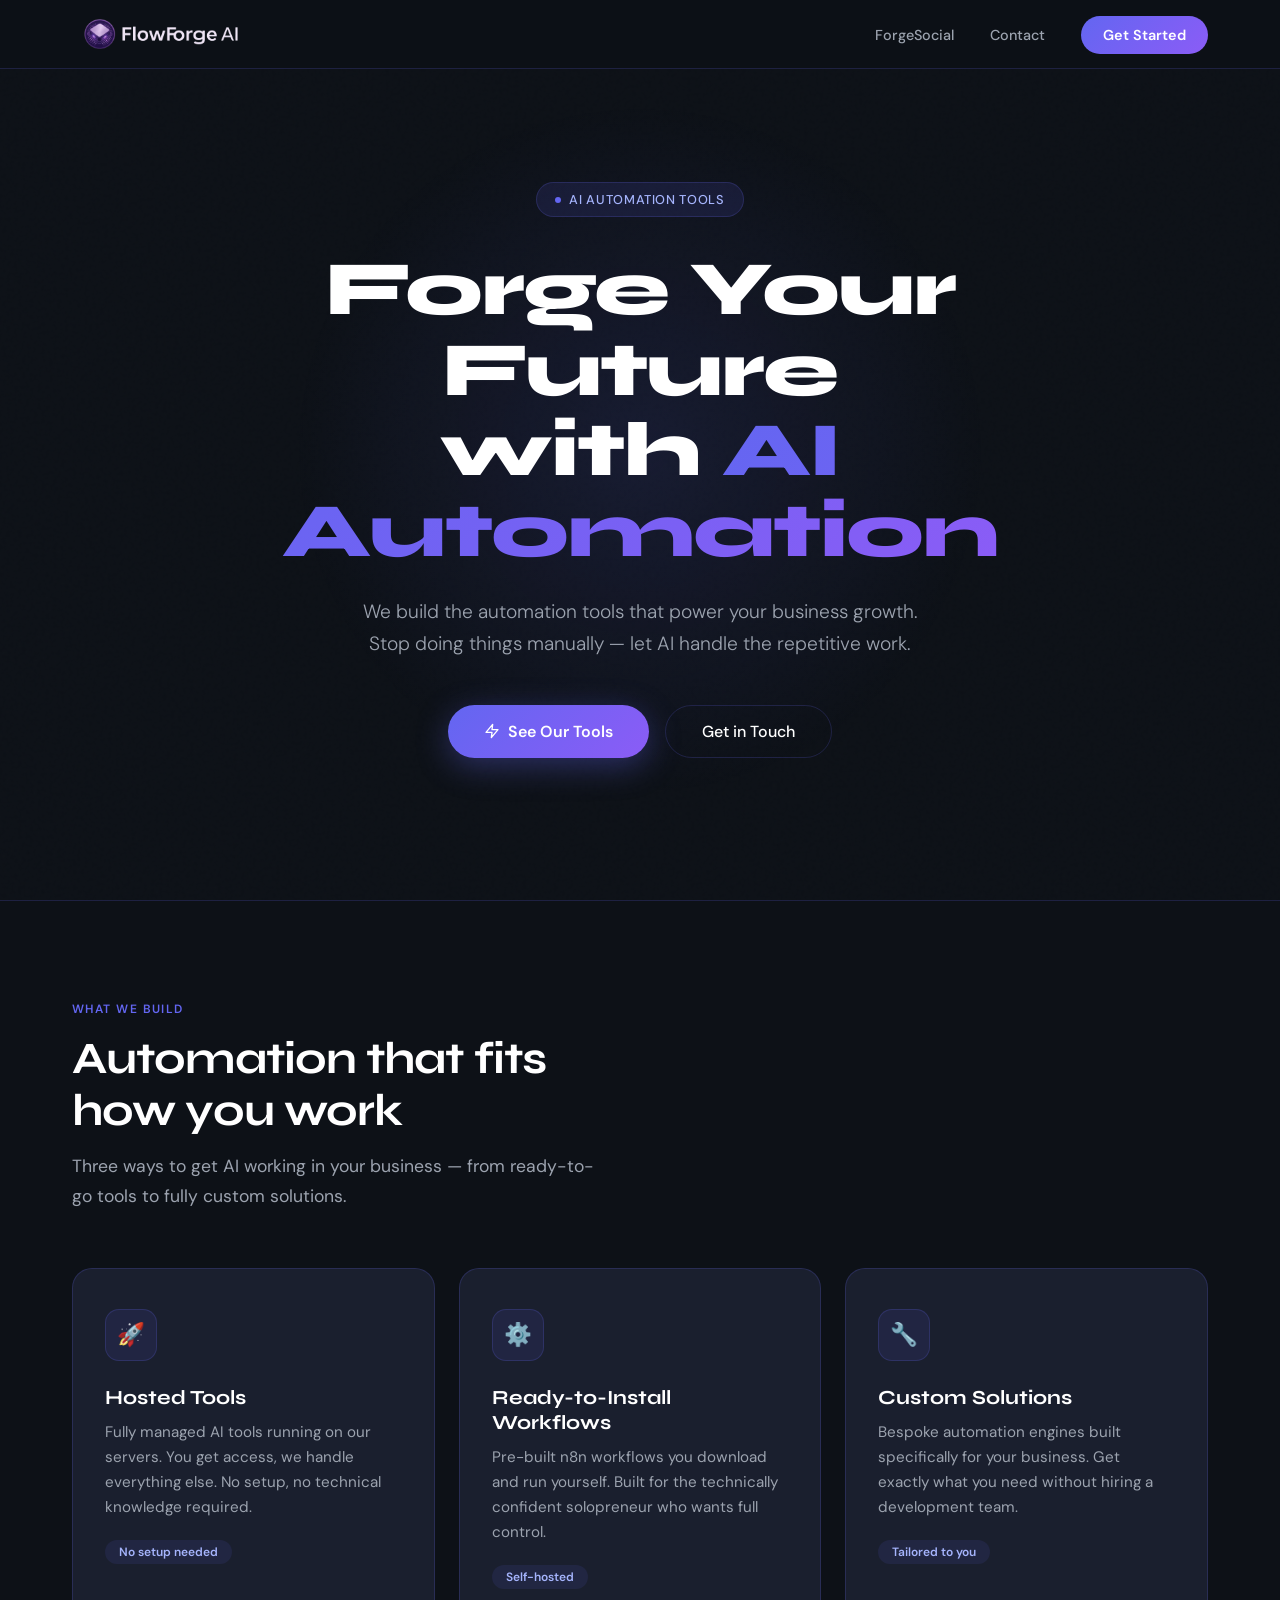
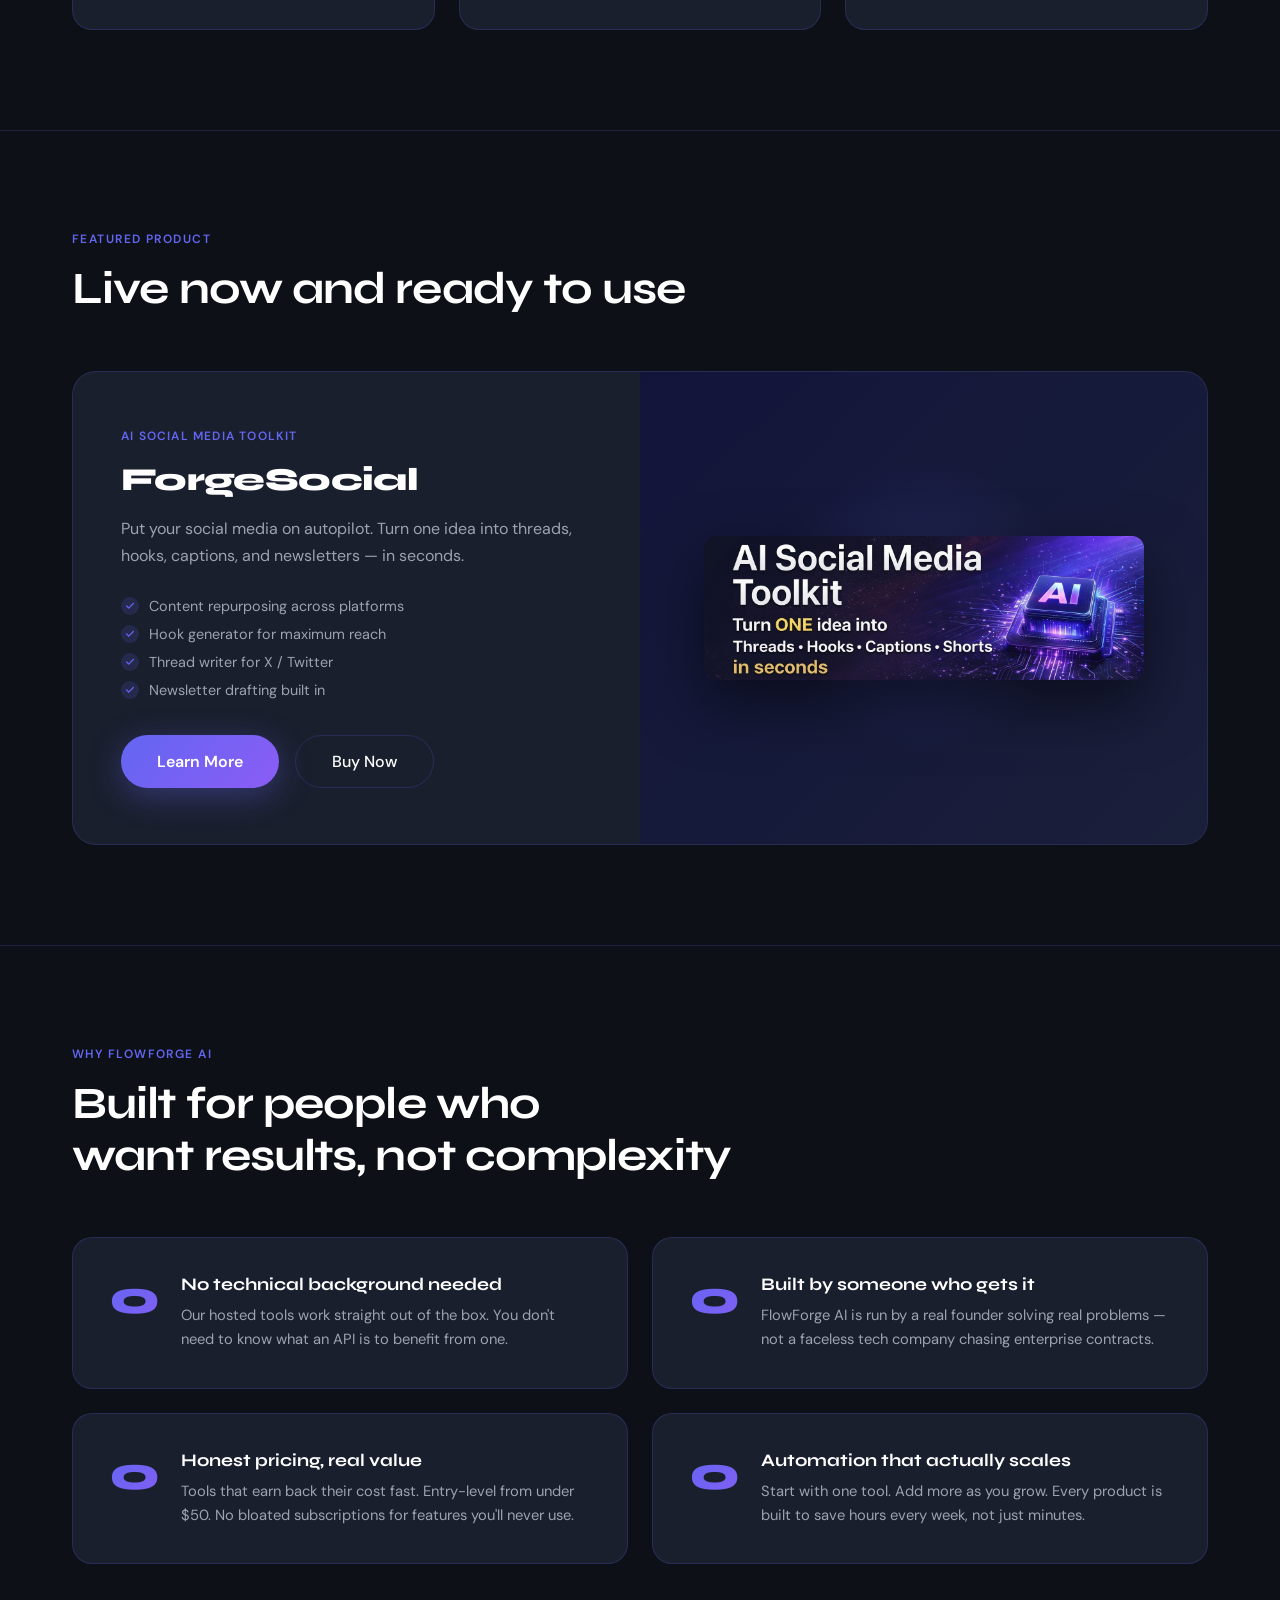
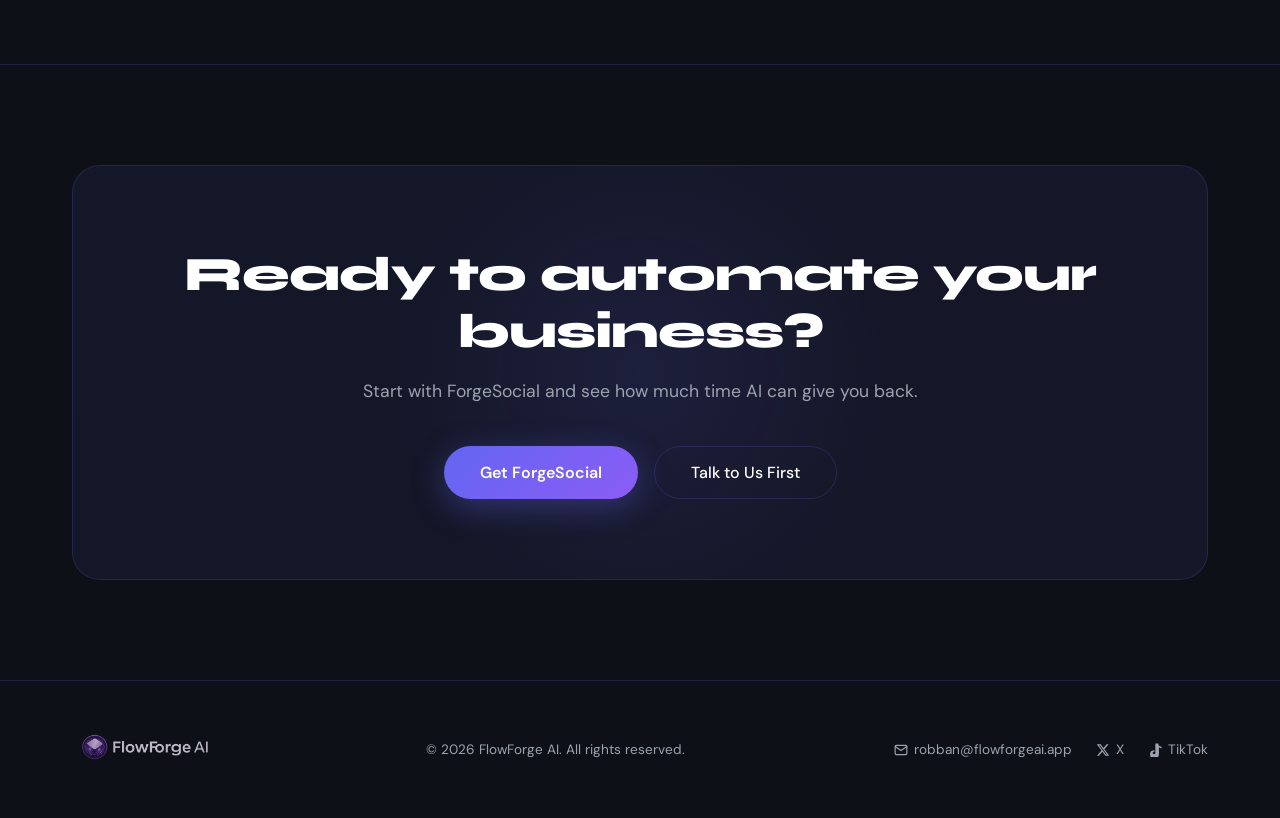
==== commit 877509d4: "Add files via upload" ====
--- a/index.html
+++ b/index.html
@@ -710,7 +710,7 @@
           </div>
         </div>
         <div class="product-card-visual">
-          <img src="hero.png" alt="ForgeSocial – AI Social Media Toolkit">
+          <img src="img/hero.png" alt="ForgeSocial – AI Social Media Toolkit">
         </div>
       </div>
     </div>
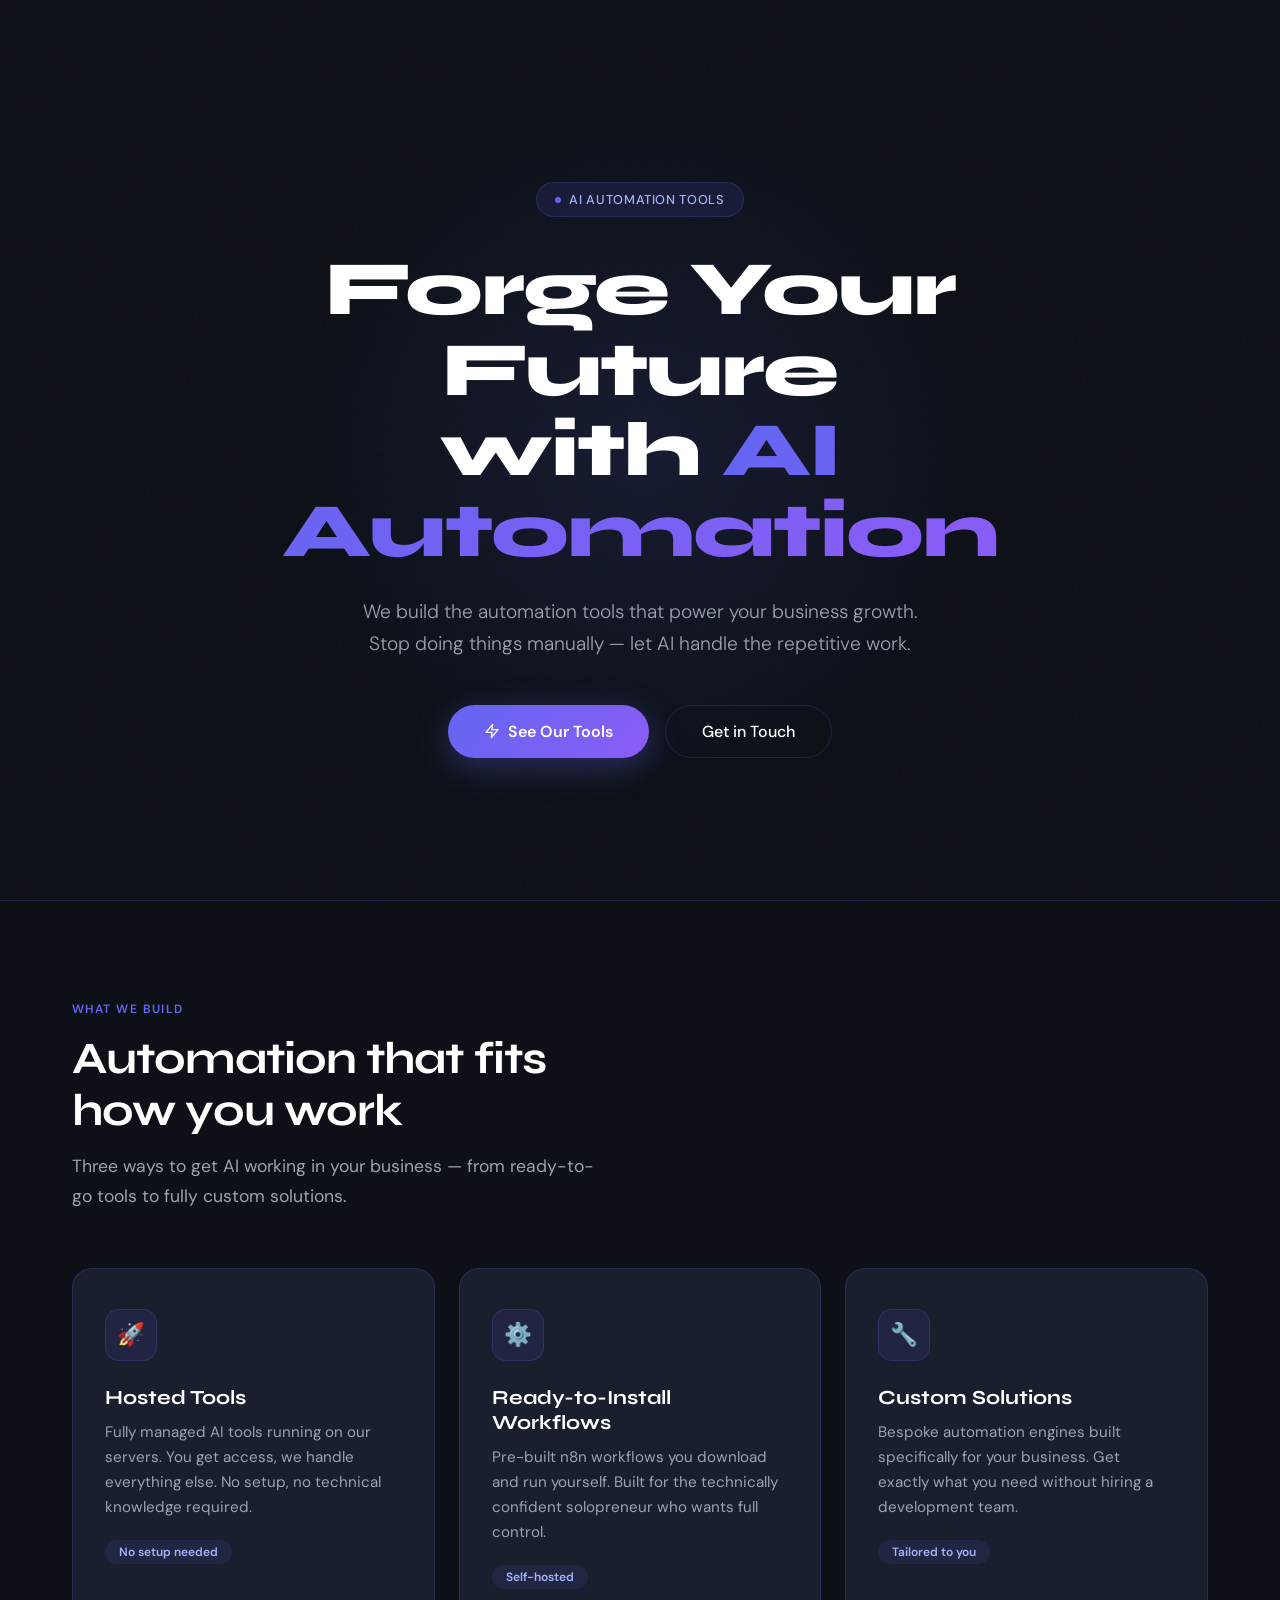
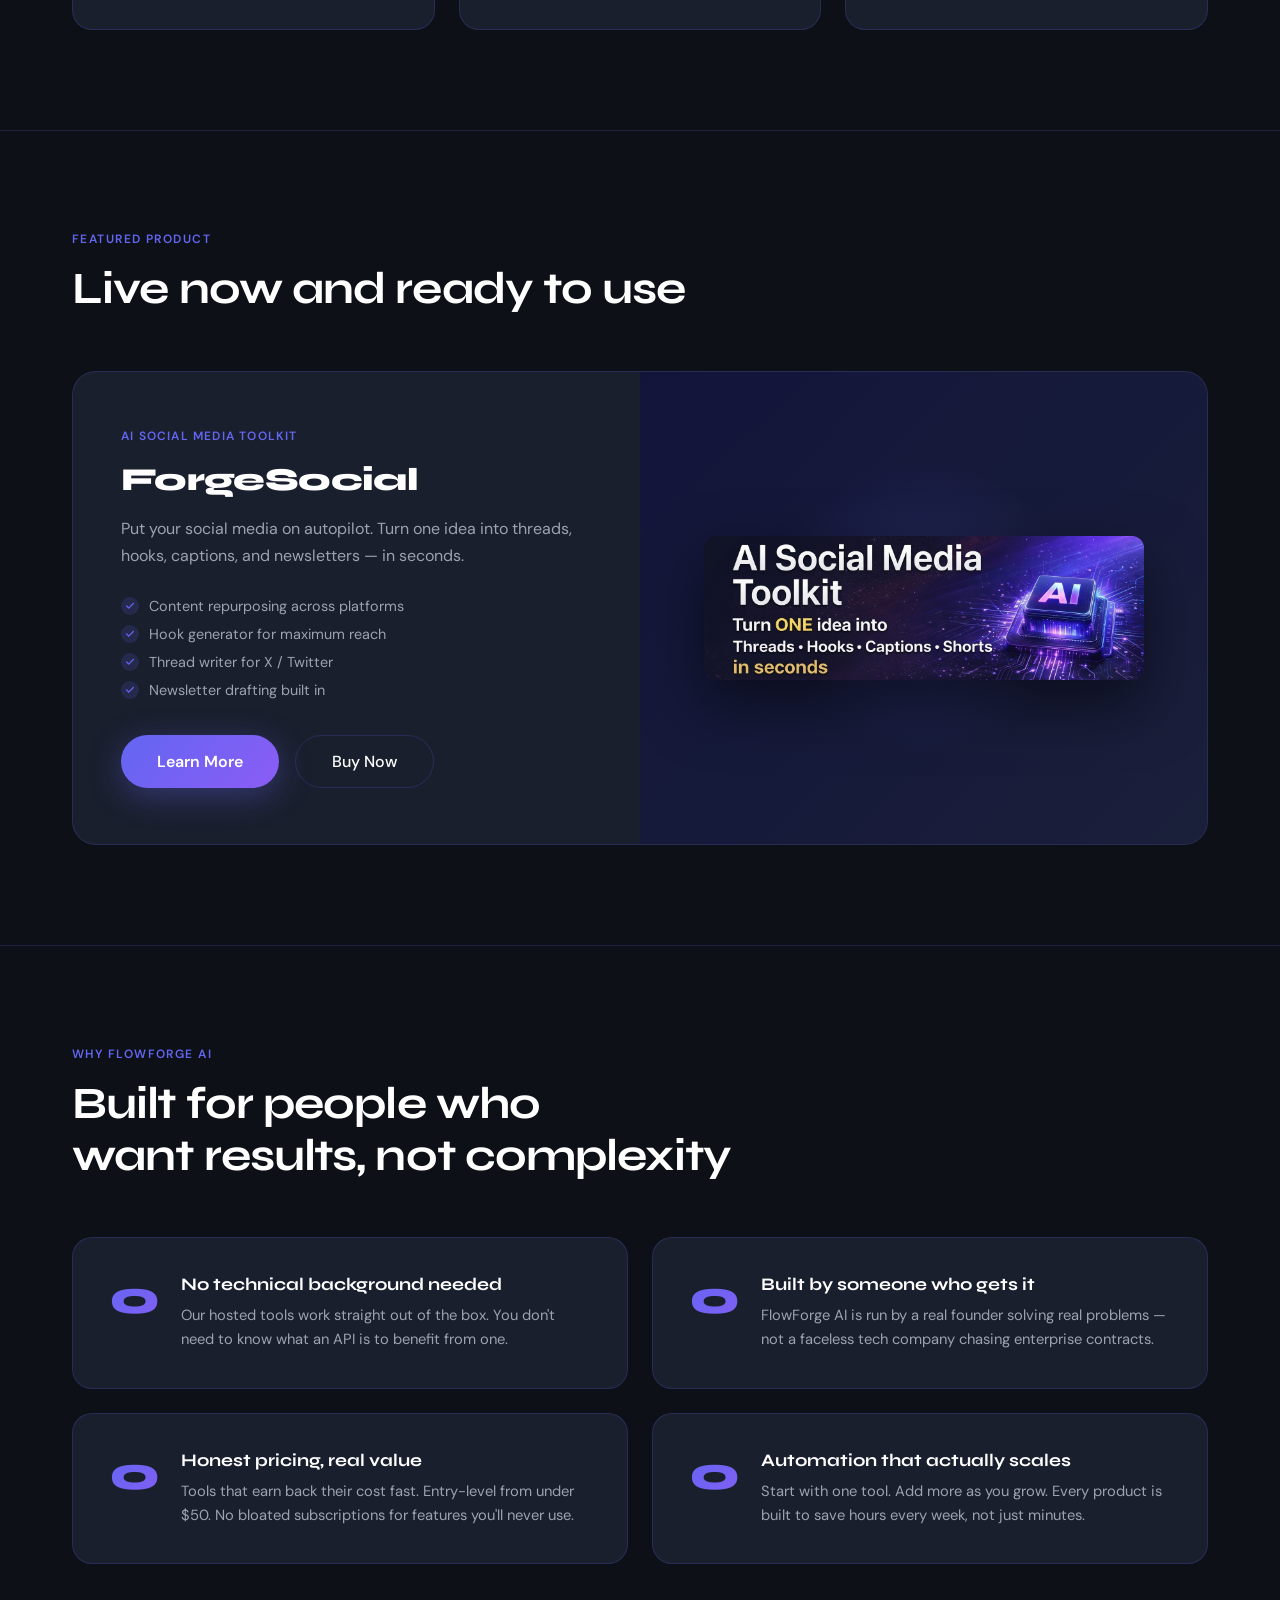
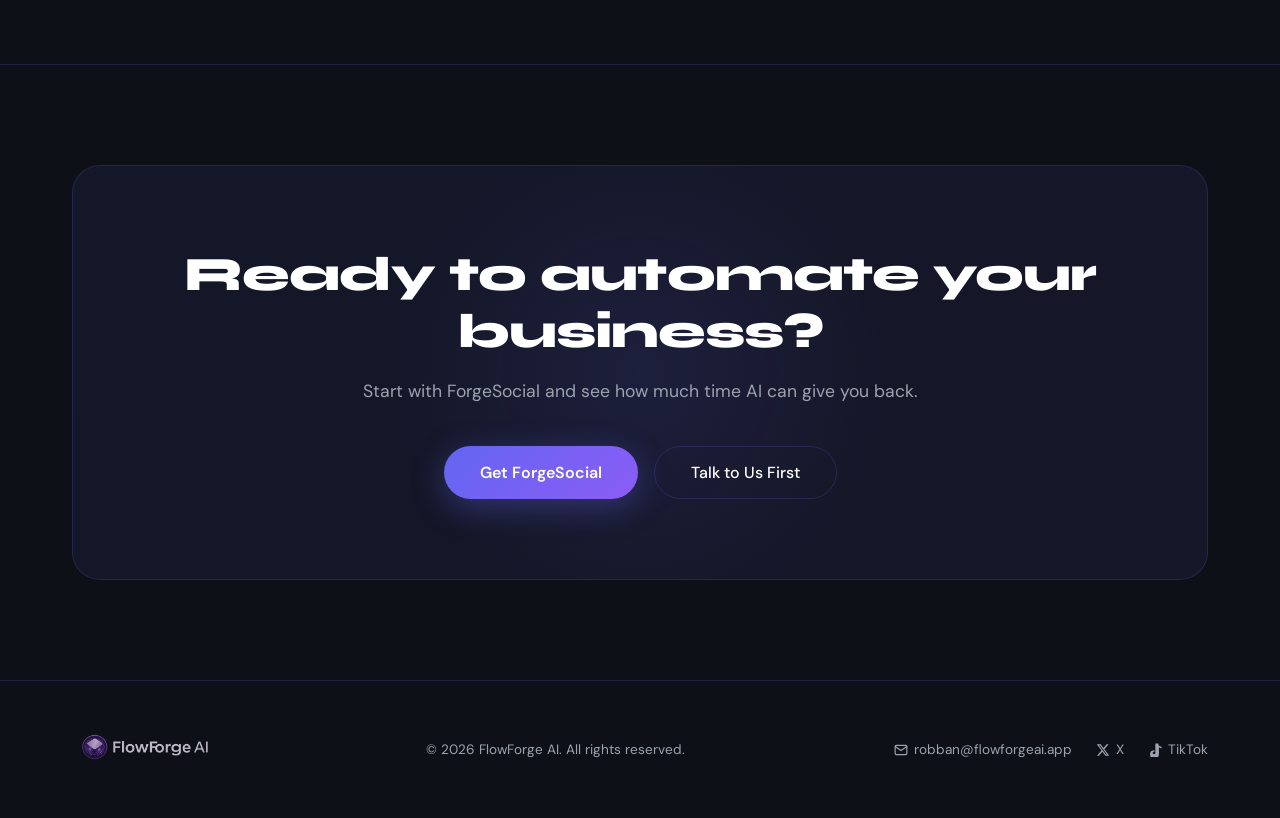
==== commit 68682f3b: "Add files via upload" ====
--- a/index.html
+++ b/index.html
@@ -46,66 +46,6 @@
       opacity: 0.4;
     }
 
-    /* ─── NAV ─── */
-    nav {
-      position: fixed;
-      top: 0; left: 0; right: 0;
-      z-index: 100;
-      background: rgba(13,17,23,0.9);
-      backdrop-filter: blur(12px);
-      border-bottom: 1px solid var(--border);
-    }
-    .nav-inner {
-      max-width: 1200px;
-      margin: 0 auto;
-      padding: 0 32px;
-      height: 68px;
-      display: flex;
-      align-items: center;
-      justify-content: space-between;
-    }
-    .nav-logo img { height: 44px; width: auto; display: block; }
-    .nav-links {
-      display: flex;
-      align-items: center;
-      gap: 36px;
-      list-style: none;
-    }
-    .nav-links a {
-      color: var(--text-dim);
-      text-decoration: none;
-      font-size: 0.9rem;
-      font-weight: 500;
-      transition: color 0.2s;
-      font-family: 'DM Sans', sans-serif;
-    }
-    .nav-links a:hover { color: var(--text); }
-    .nav-cta {
-      background: var(--gradient);
-      color: #fff !important;
-      padding: 10px 22px;
-      border-radius: 50px;
-      font-weight: 600 !important;
-      transition: opacity 0.2s, transform 0.2s !important;
-    }
-    .nav-cta:hover { opacity: 0.9; transform: translateY(-1px); }
-
-    .hamburger {
-      display: none;
-      flex-direction: column;
-      gap: 5px;
-      cursor: pointer;
-      padding: 4px;
-    }
-    .hamburger span {
-      display: block;
-      width: 24px;
-      height: 2px;
-      background: var(--text);
-      border-radius: 2px;
-      transition: 0.3s;
-    }
-
     /* ─── HERO ─── */
     .hero {
       min-height: 100vh;
@@ -560,27 +500,6 @@
     }
     .footer-links a:hover { color: var(--accent); }
 
-    /* ─── MOBILE NAV ─── */
-    .mobile-nav {
-      display: none;
-      flex-direction: column;
-      gap: 4px;
-      background: rgba(13,17,23,0.98);
-      padding: 20px 32px 28px;
-      border-bottom: 1px solid var(--border);
-    }
-    .mobile-nav.open { display: flex; }
-    .mobile-nav a {
-      color: var(--text-dim);
-      text-decoration: none;
-      font-size: 1rem;
-      padding: 10px 0;
-      border-bottom: 1px solid var(--border);
-      transition: color 0.2s;
-    }
-    .mobile-nav a:last-child { border-bottom: none; }
-    .mobile-nav a:hover { color: var(--text); }
-
     /* ─── ANIMATIONS ─── */
     .fade-up {
       opacity: 0;
@@ -598,8 +517,6 @@
     }
 
     @media (max-width: 768px) {
-      .nav-links { display: none; }
-      .hamburger { display: flex; }
       .what-grid { grid-template-columns: 1fr; }
       .hero { padding: 100px 20px 60px; }
       .wrap { padding: 0 20px; }
@@ -614,24 +531,7 @@
 <body>
 
   <!-- NAV -->
-  <nav>
-    <div class="nav-inner">
-      <a href="/" class="nav-logo"><img src="img/logo.png" alt="FlowForge AI"></a>
-      <ul class="nav-links">
-        <li><a href="/forgesocial/">ForgeSocial</a></li>
-        <li><a href="mailto:robban@flowforgeai.app">Contact</a></li>
-        <li><a href="/forgesocial/" class="nav-cta">Get Started</a></li>
-      </ul>
-      <div class="hamburger" onclick="toggleMenu()" aria-label="Menu">
-        <span></span><span></span><span></span>
-      </div>
-    </div>
-    <div class="mobile-nav" id="mobileNav">
-      <a href="/forgesocial/">ForgeSocial</a>
-      <a href="mailto:robban@flowforgeai.app">Contact</a>
-      <a href="/forgesocial/">Get Started →</a>
-    </div>
-  </nav>
+  <script src="/nav.js"></script>
 
   <!-- HERO -->
   <header class="hero">
@@ -795,10 +695,6 @@
   </footer>
 
   <script>
-    function toggleMenu() {
-      document.getElementById('mobileNav').classList.toggle('open');
-    }
-
     // Fade-up on scroll
     const observer = new IntersectionObserver((entries) => {
       entries.forEach(e => { if (e.isIntersecting) e.target.classList.add('visible'); });
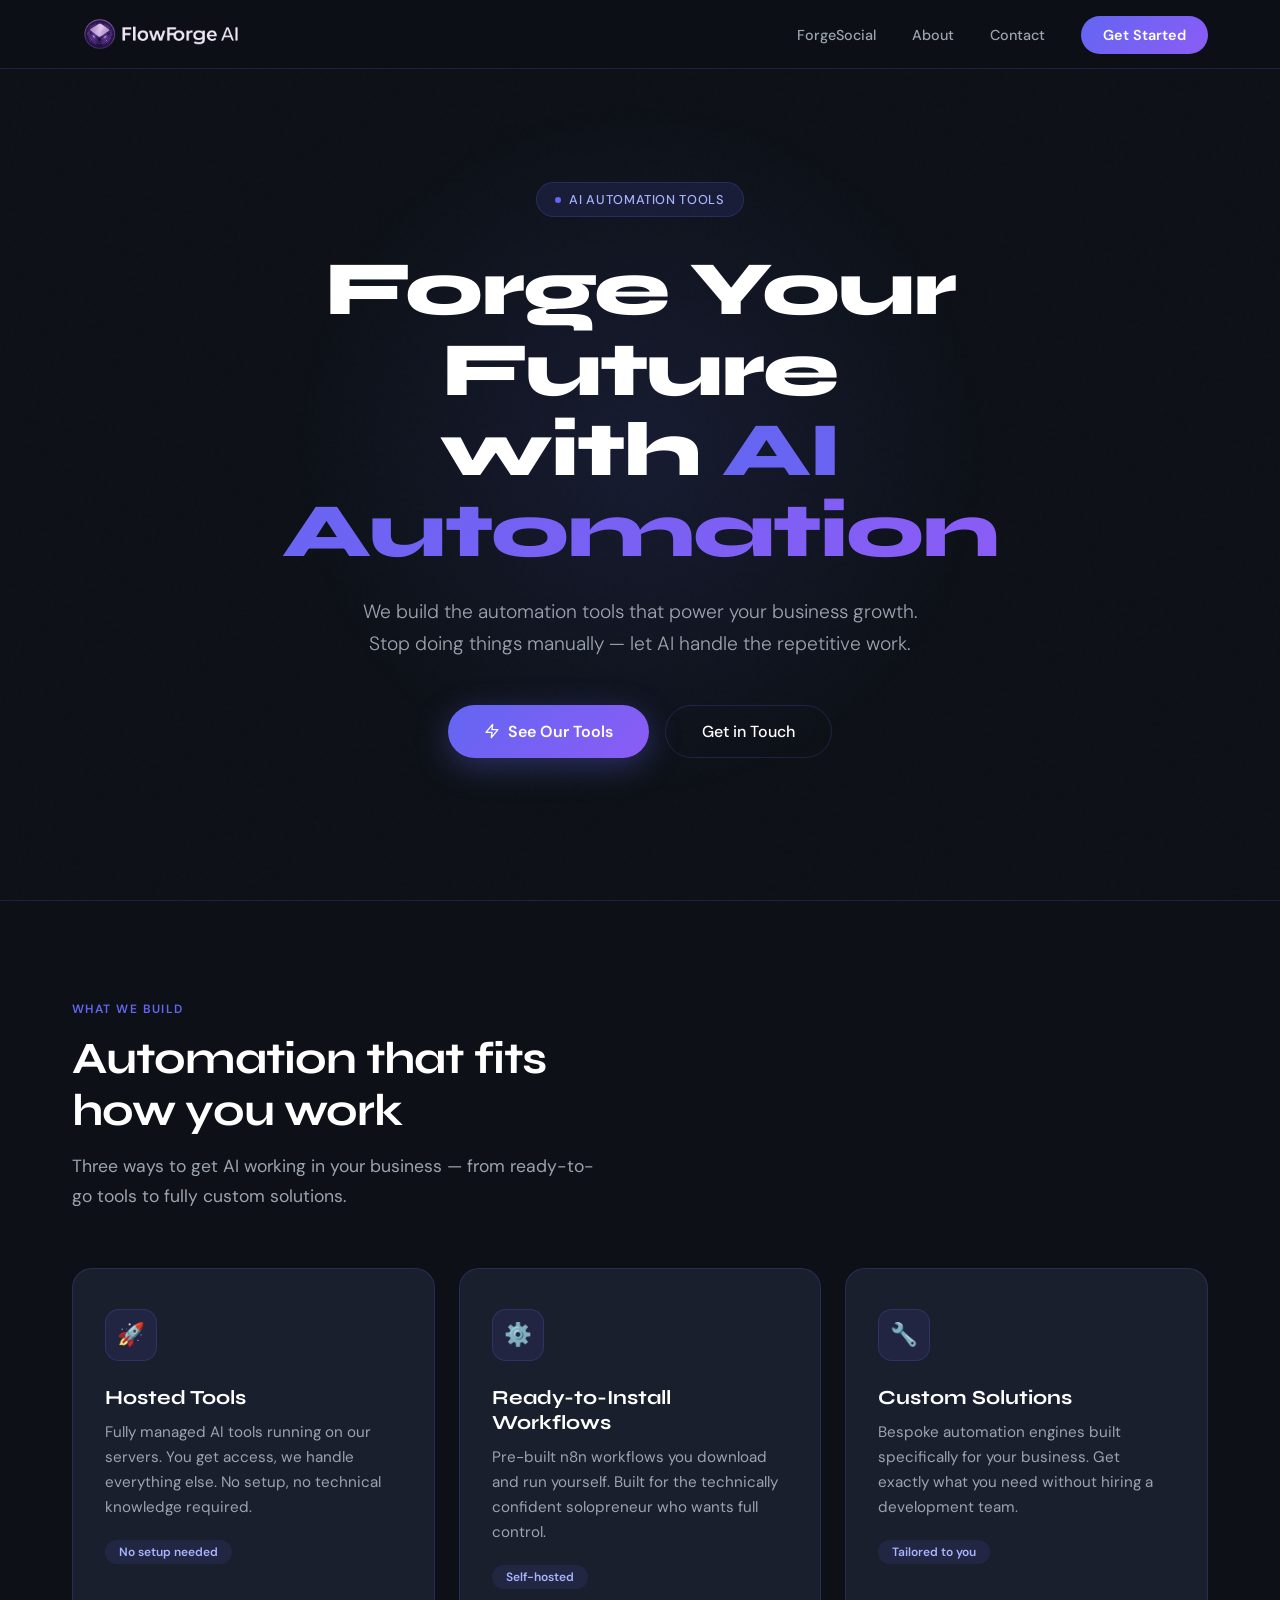
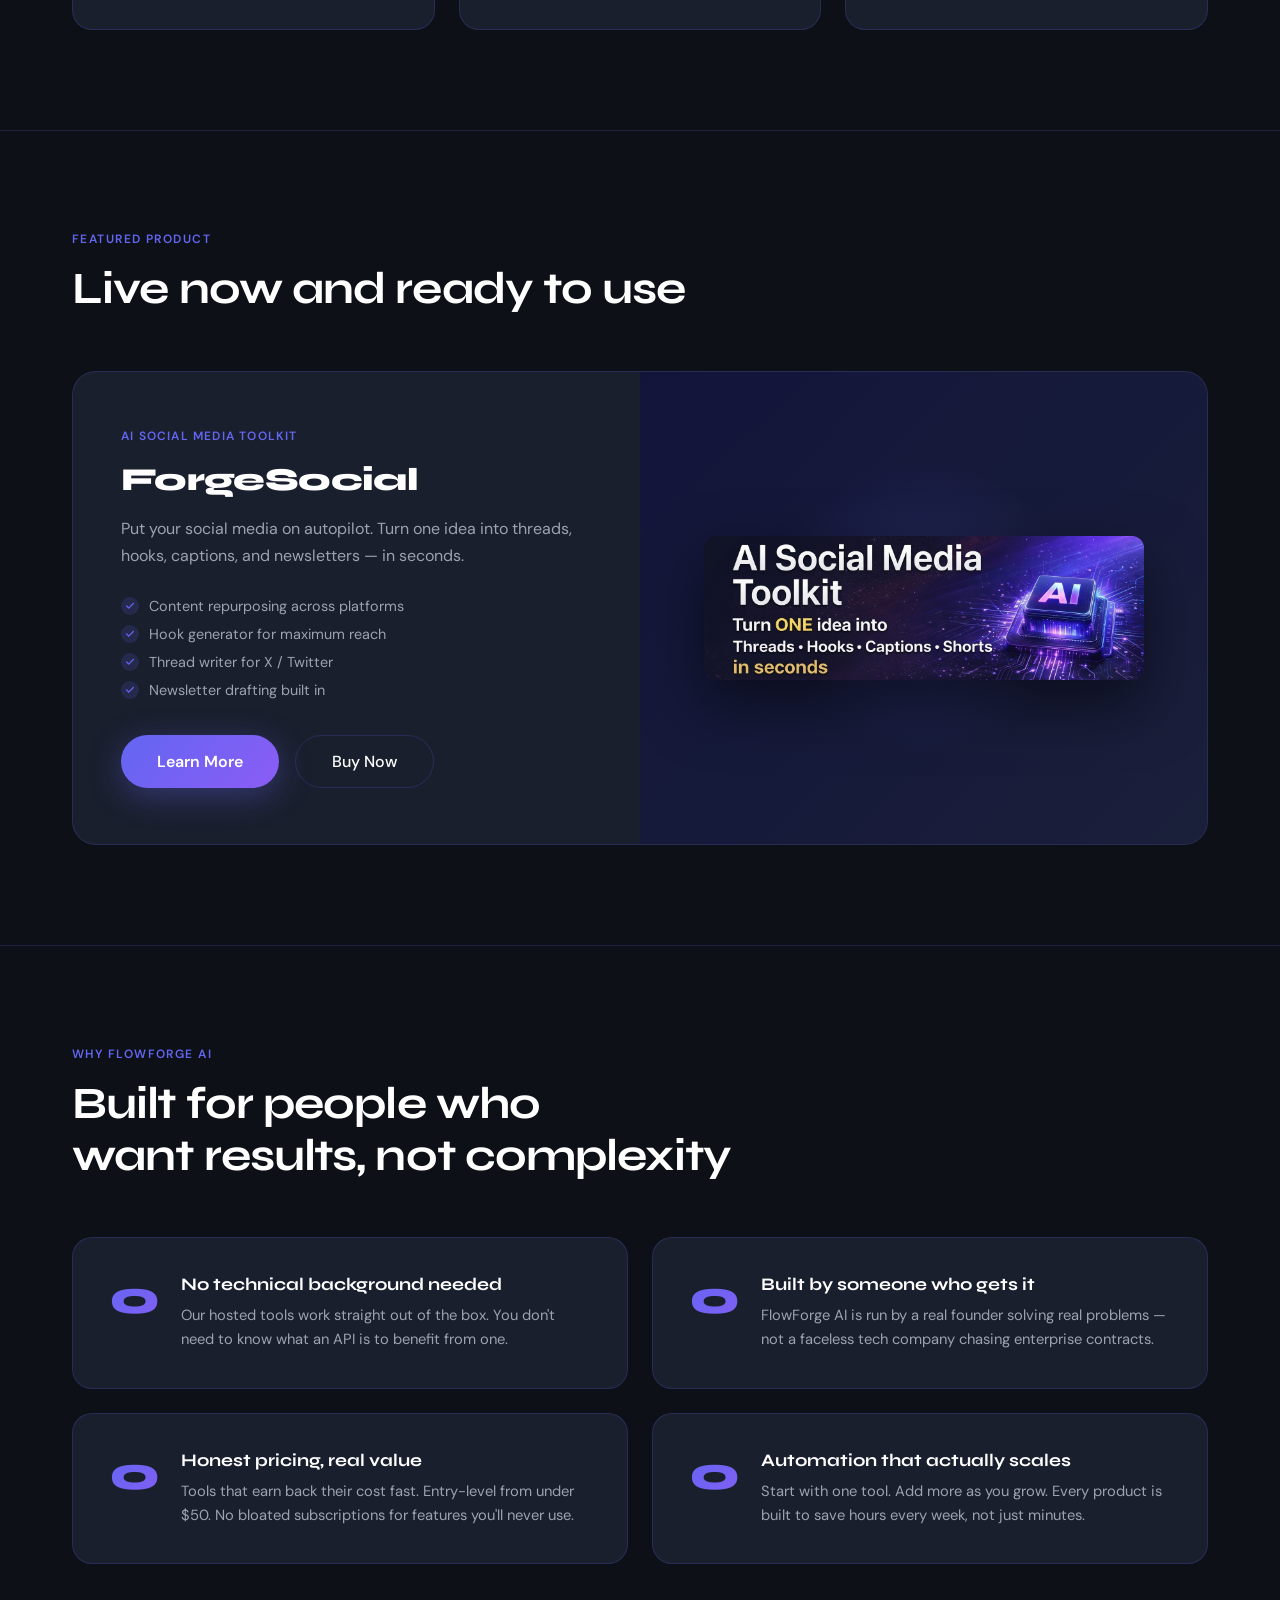
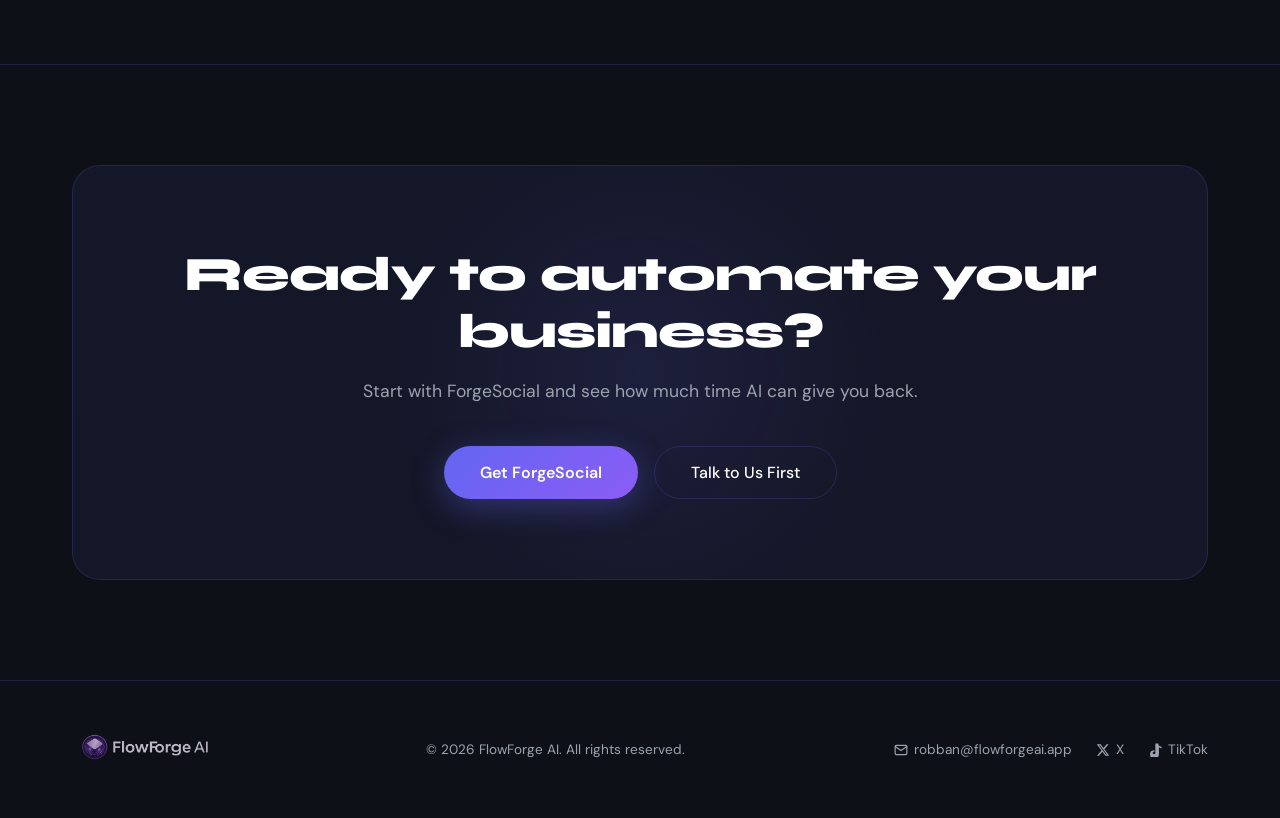
==== commit 50838a00: "Add files via upload" ====
--- a/index.html
+++ b/index.html
@@ -9,7 +9,34 @@
   <meta property="og:description" content="AI-powered automation tools and workflows for solopreneurs and small businesses.">
   <meta property="og:image" content="https://www.flowforgeai.app/img/logo.png">
   <link rel="canonical" href="https://www.flowforgeai.app/">
+  <!-- Google Analytics 4 -->
+  <script async src="https://www.googletagmanager.com/gtag/js?id=G-LV74LVZXJP"></script>
+  <script>
+    window.dataLayer = window.dataLayer || [];
+    function gtag(){dataLayer.push(arguments);}
+    gtag('js', new Date());
+    gtag('config', 'G-LV74LVZXJP');
+  </script>
   <link href="https://fonts.googleapis.com/css2?family=Syne:wght@400;600;700;800&family=DM+Sans:wght@300;400;500&display=swap" rel="stylesheet">
+  <script type="application/ld+json">
+  {
+    "@context": "https://schema.org",
+    "@type": "Organization",
+    "name": "FlowForge AI",
+    "url": "https://www.flowforgeai.app",
+    "logo": "https://www.flowforgeai.app/img/logo.png",
+    "description": "FlowForge AI builds AI-powered automation tools for solopreneurs and small businesses.",
+    "email": "robban@flowforgeai.app",
+    "founder": {
+      "@type": "Person",
+      "name": "Robert Holgersson"
+    },
+    "sameAs": [
+      "https://x.com/RobbanA16805",
+      "https://tiktok.com/@flowforgeai.app"
+    ]
+  }
+  </script>
   <style>
     :root {
       --bg:        #0d1117;
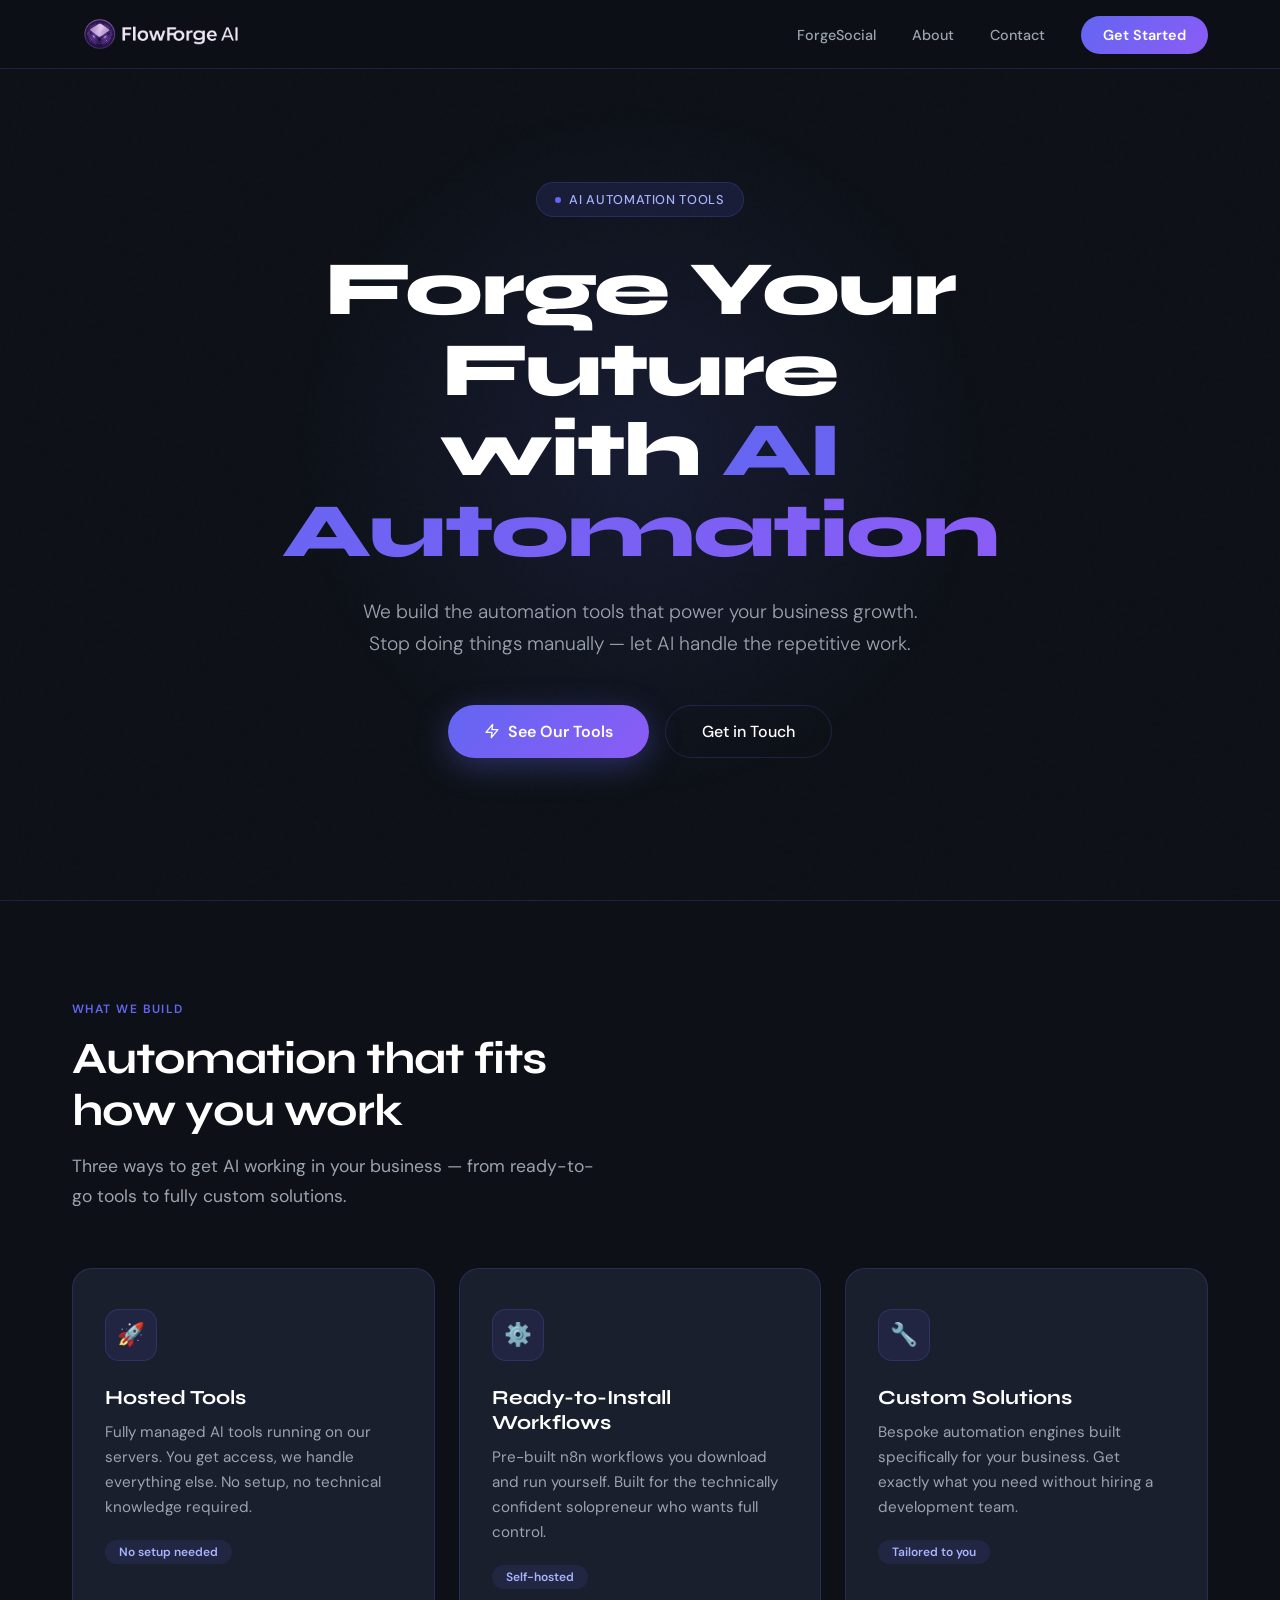
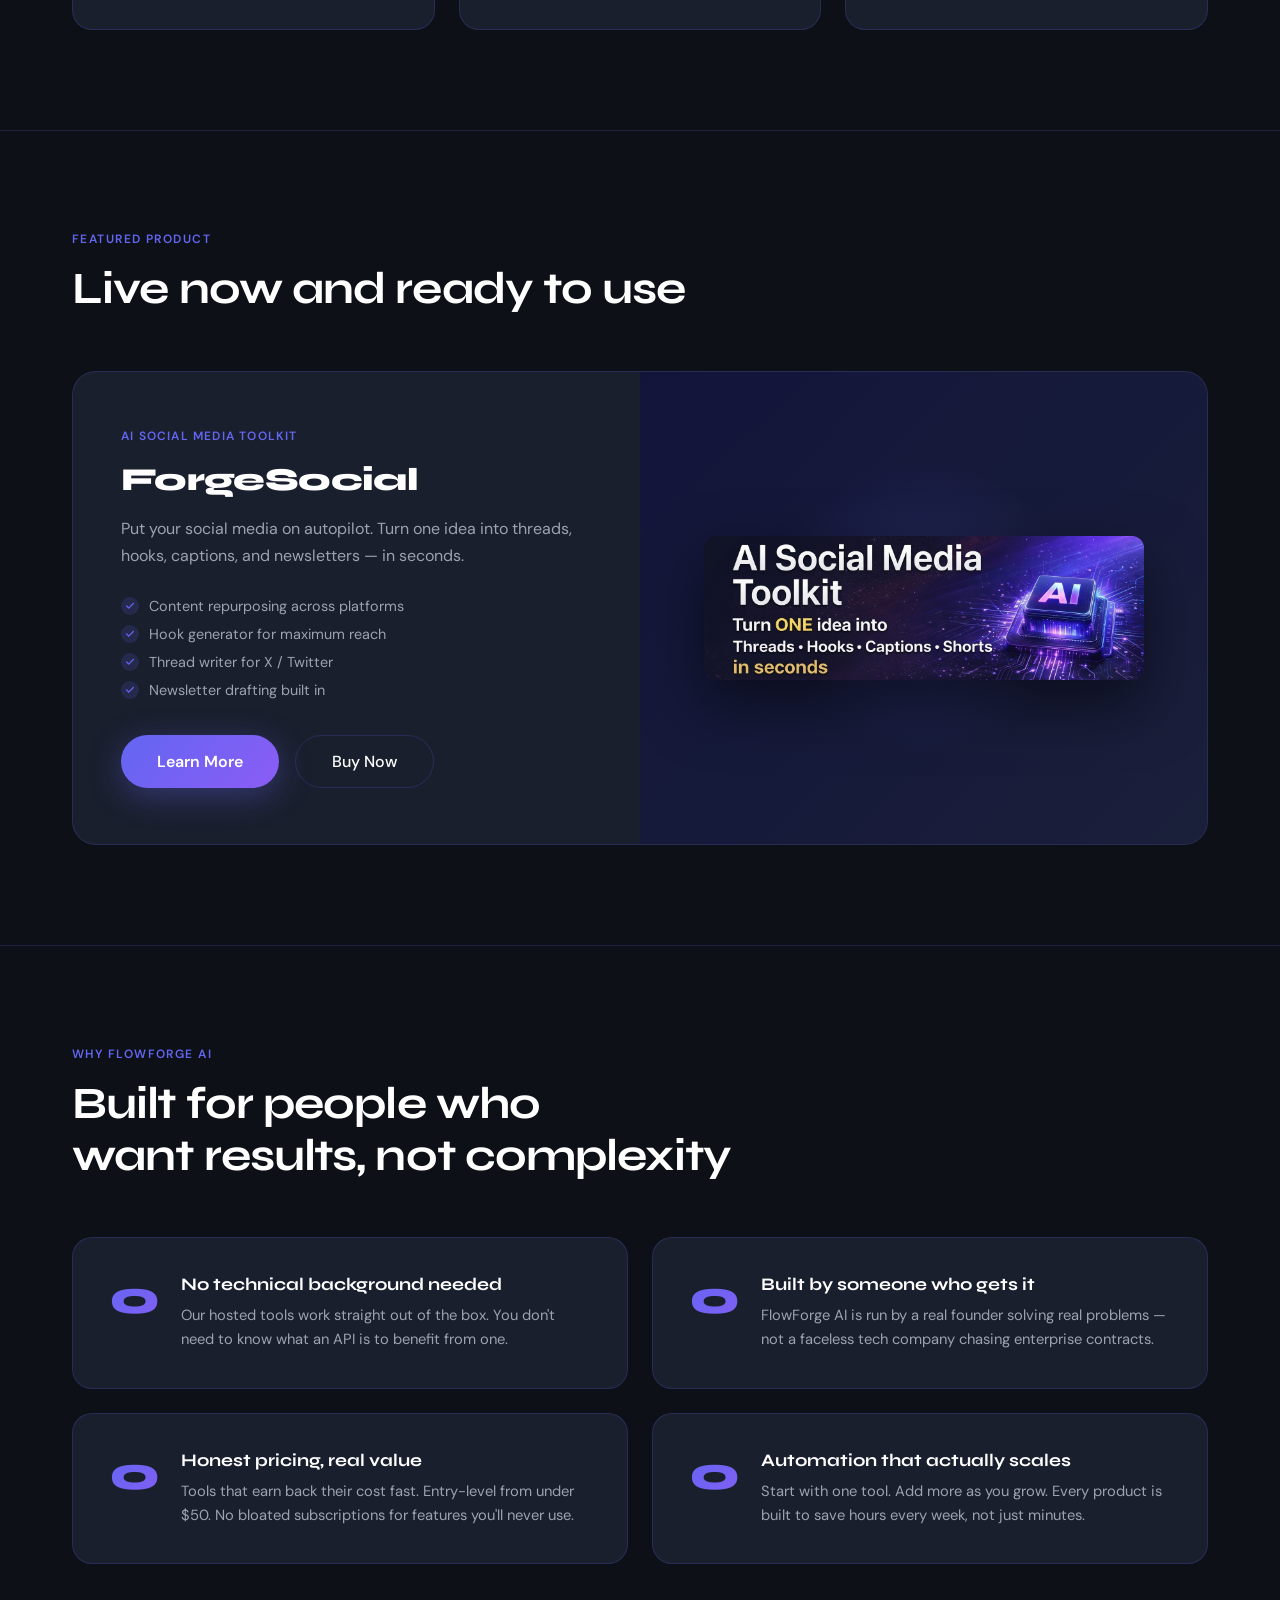
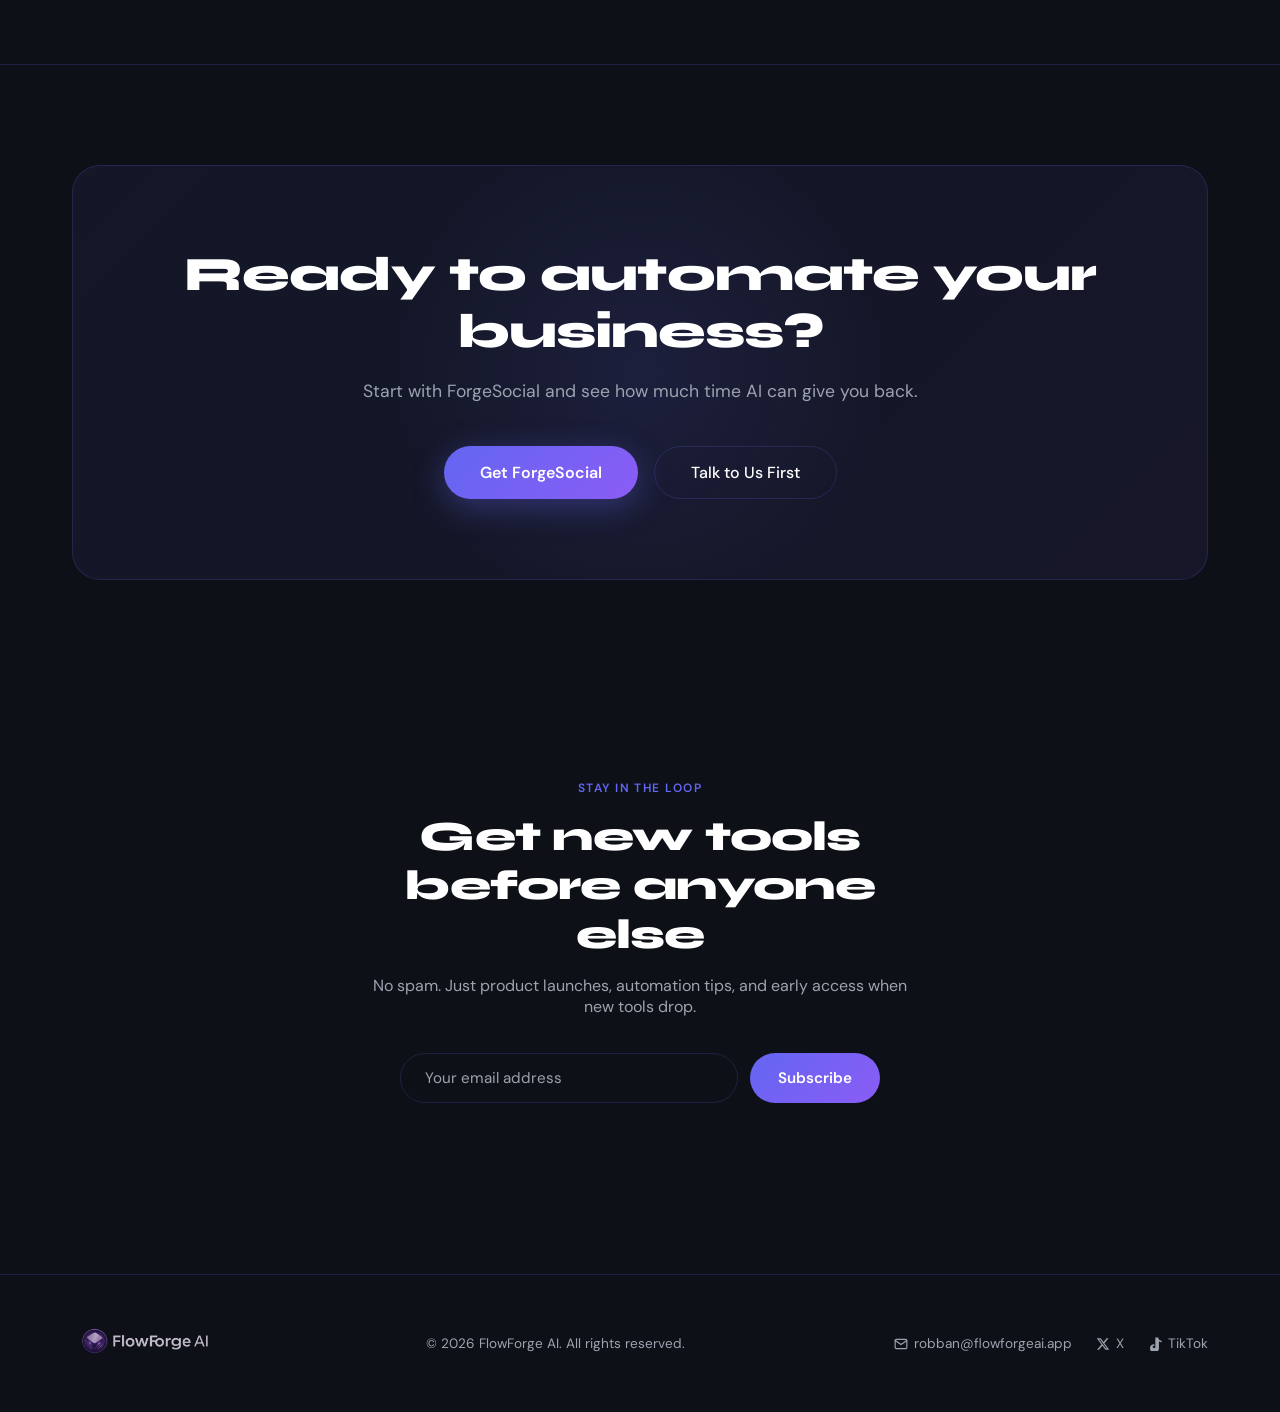
==== commit afced7ba: "Add files via upload" ====
--- a/index.html
+++ b/index.html
@@ -493,6 +493,72 @@
     }
     .cta-inner .hero-actions { position: relative; z-index: 1; }
 
+    /* ─── EMAIL SIGNUP ─── */
+    .email-signup { padding: 100px 0; }
+    .email-inner {
+      max-width: 560px;
+      margin: 0 auto;
+      text-align: center;
+    }
+    .email-inner h2 {
+      font-family: 'Syne', sans-serif;
+      font-size: clamp(1.8rem, 3.5vw, 2.6rem);
+      font-weight: 800;
+      letter-spacing: -0.02em;
+      margin-bottom: 16px;
+    }
+    .email-inner p {
+      color: var(--text-dim);
+      font-size: 1rem;
+      margin-bottom: 36px;
+    }
+    .signup-form {
+      display: flex;
+      gap: 12px;
+      max-width: 480px;
+      margin: 0 auto;
+    }
+    .signup-form input {
+      flex: 1;
+      background: var(--card);
+      border: 1px solid var(--border);
+      border-radius: 50px;
+      padding: 14px 24px;
+      color: var(--text);
+      font-family: 'DM Sans', sans-serif;
+      font-size: 0.95rem;
+      outline: none;
+      transition: border-color 0.2s;
+    }
+    .signup-form input:focus { border-color: var(--accent); }
+    .signup-form input::placeholder { color: var(--text-dim); }
+    .signup-form button {
+      background: var(--gradient);
+      color: #fff;
+      border: none;
+      border-radius: 50px;
+      padding: 14px 28px;
+      font-family: 'DM Sans', sans-serif;
+      font-size: 0.95rem;
+      font-weight: 600;
+      cursor: pointer;
+      display: flex;
+      align-items: center;
+      gap: 8px;
+      transition: opacity 0.2s, transform 0.2s;
+      white-space: nowrap;
+    }
+    .signup-form button:hover { opacity: 0.9; transform: translateY(-1px); }
+    .signup-form button:disabled { opacity: 0.6; cursor: not-allowed; transform: none; }
+    .signup-status {
+      margin-top: 16px;
+      font-size: 0.9rem;
+      min-height: 1.2em;
+    }
+    .signup-status.success { color: #4ade80; }
+    .signup-status.error { color: #f87171; }
+    @keyframes spin { to { transform: rotate(360deg); } }
+
     /* ─── FOOTER ─── */
     footer {
       border-top: 1px solid var(--border);
@@ -693,6 +759,25 @@
           <a href="/forgesocial/" class="btn-primary">Get ForgeSocial</a>
           <a href="mailto:robban@flowforgeai.app" class="btn-secondary">Talk to Us First</a>
         </div>
+      </div>
+    </div>
+  </section>
+
+  <!-- EMAIL SIGNUP -->
+  <section class="email-signup">
+    <div class="wrap">
+      <div class="email-inner fade-up">
+        <div class="section-label">Stay in the loop</div>
+        <h2>Get new tools before anyone else</h2>
+        <p>No spam. Just product launches, automation tips, and early access when new tools drop.</p>
+        <form class="signup-form" id="signupForm">
+          <input type="email" id="signupEmail" placeholder="Your email address" required autocomplete="email">
+          <button type="submit" id="signupBtn">
+            <span id="btnText">Subscribe</span>
+            <svg id="btnSpinner" width="16" height="16" viewBox="0 0 24 24" fill="none" stroke="currentColor" stroke-width="2" stroke-linecap="round" stroke-linejoin="round" style="display:none;animation:spin 0.8s linear infinite"><path d="M21 12a9 9 0 1 1-6.219-8.56"/></svg>
+          </button>
+        </form>
+        <p class="signup-status" id="signupStatus"></p>
       </div>
     </div>
   </section>
@@ -736,6 +821,47 @@
         if (rect.top < window.innerHeight) el.classList.add('visible');
       });
     });
+
+    // Email signup via n8n webhook
+    document.getElementById('signupForm').addEventListener('submit', async function(e) {
+      e.preventDefault();
+      const email = document.getElementById('signupEmail').value.trim();
+      const btn = document.getElementById('signupBtn');
+      const btnText = document.getElementById('btnText');
+      const spinner = document.getElementById('btnSpinner');
+      const status = document.getElementById('signupStatus');
+
+      btn.disabled = true;
+      btnText.textContent = 'Subscribing...';
+      spinner.style.display = 'inline';
+      status.textContent = '';
+      status.className = 'signup-status';
+
+      try {
+        const res = await fetch('https://api.flowforgeai.app/webhook/email-signup', {
+          method: 'POST',
+          headers: { 'Content-Type': 'application/json' },
+          body: JSON.stringify({ email: email })
+        });
+
+        const data = await res.json();
+
+        if (res.ok && data.success) {
+          status.textContent = "You're in! We'll be in touch.";
+          status.classList.add('success');
+          document.getElementById('signupEmail').value = '';
+        } else {
+          throw new Error(data.message || 'Something went wrong');
+        }
+      } catch (err) {
+        status.textContent = 'Something went wrong. Try again or email robban@flowforgeai.app';
+        status.classList.add('error');
+      } finally {
+        btn.disabled = false;
+        btnText.textContent = 'Subscribe';
+        spinner.style.display = 'none';
+      }
+    });
   </script>
 </body>
 </html>
